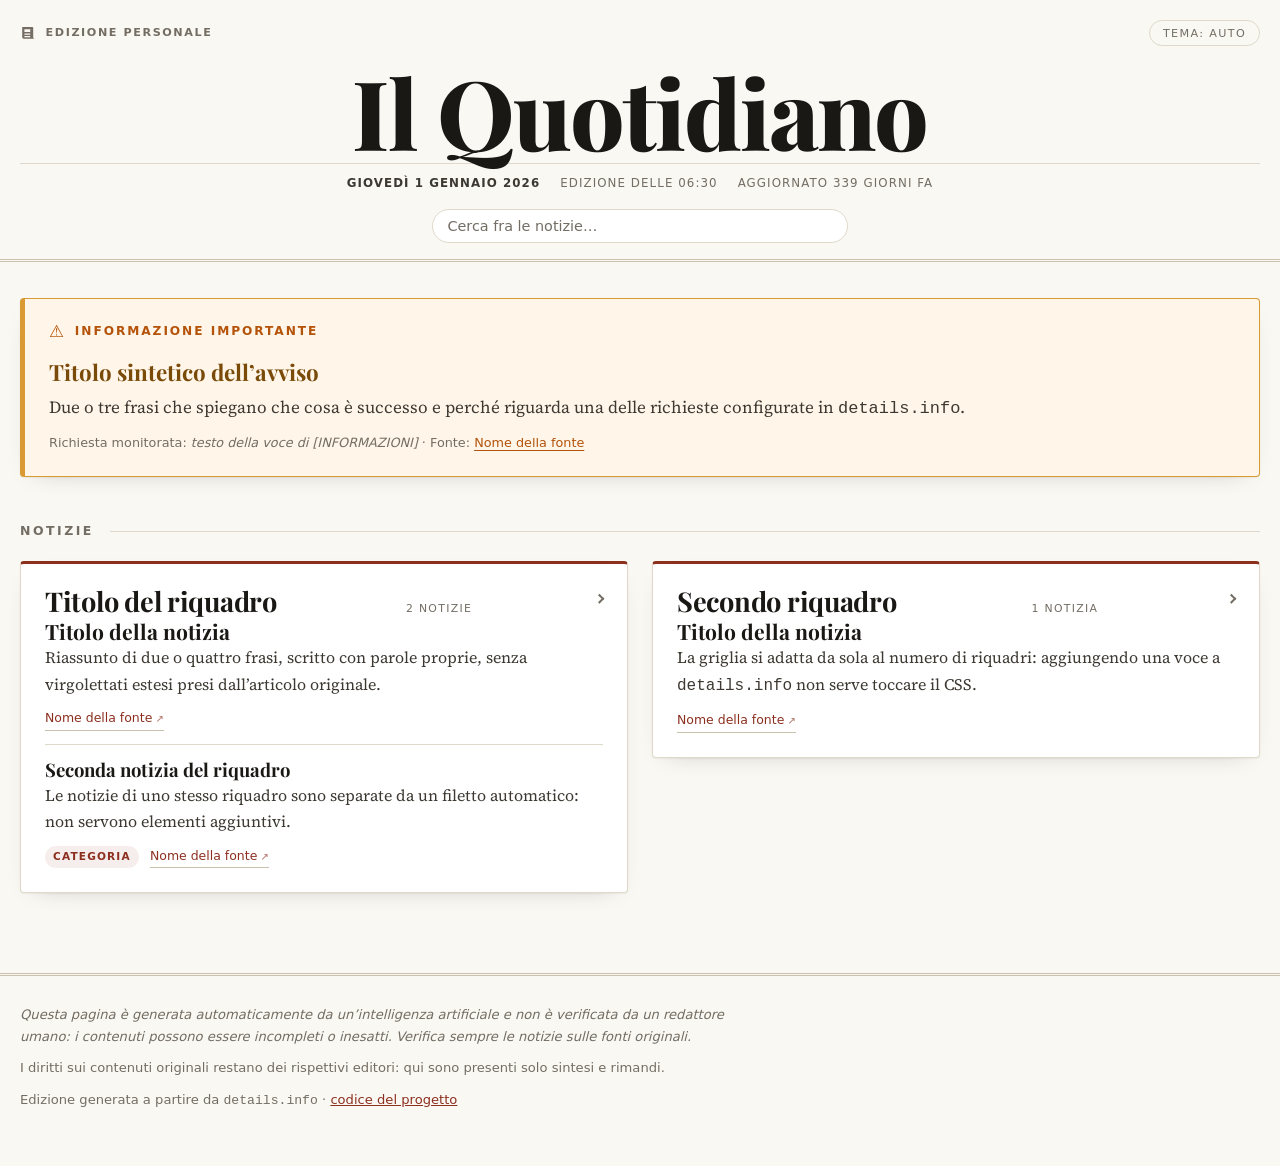
==== template/index.html @ 0b9d9514 "Pipeline: l'agente riempie uno scheletro datato, un riquadro alla volta L'edizione falliva a giorni " ====
<!doctype html>
<!--
  ===========================================================================
  TEMPLATE DEL GIORNALE PERSONALE
  ===========================================================================

  Questo file e' il MODELLO di riferimento, non l'edizione pubblicata.
  L'agente AI lo usa come struttura per scrivere public/index.html.

  Contratto di generazione
  ------------------------
  1. La pipeline non copia questo file cosi' com'e': ne ricava lo SCHELETRO
     dell'edizione del giorno (.github/scripts/prepara-public.sh). Toglie
     l'attributo data-edizione di prova, mette la data di oggi nella testata
     e svuota le due aree delimitate dai marcatori SCHELETRO:*-INIZIO /
     SCHELETRO:*-FINE. L'agente parte da quello scheletro e lo riempie.
     Il contenuto dentro i marcatori e' quindi solo un esempio di struttura:
     e' li' perche' l'agente abbia un modello da cui copiare il markup.
  2. Ogni voce di [NOTIZIE] in details.info diventa un <section class="riquadro">
     dentro .griglia, nello stesso ordine in cui compare nel file.
  3. La sezione .avvisi va inclusa SOLO se almeno una voce di [INFORMAZIONI]
     ha prodotto qualcosa da comunicare; altrimenti va eliminata del tutto.
  4. Classi, struttura e nomi dei file CSS/JS non vanno cambiati: css/style.css
     e js/main.js vengono copiati invariati in public/.
  5. Il contenuto di esempio presente qui sotto e' segnaposto e va sostituito
     integralmente con le notizie del giorno.
  ===========================================================================
-->
<html lang="it" data-edizione="TEMPLATE-DEMO">
<head>
  <meta charset="utf-8">
  <meta name="viewport" content="width=device-width, initial-scale=1">

  <!-- Titolo: "Il Quotidiano — <data estesa in italiano>" -->
  <title>Il Quotidiano — edizione di esempio</title>
  <meta name="description" content="Giornale personale generato ogni giorno da un'intelligenza artificiale.">
  <meta name="robots" content="index, follow">
  <meta name="color-scheme" content="light dark">
  <meta name="theme-color" content="#faf8f3" media="(prefers-color-scheme: light)">
  <meta name="theme-color" content="#131211" media="(prefers-color-scheme: dark)">

  <meta property="og:type" content="website">
  <meta property="og:title" content="Il Quotidiano — edizione di esempio">
  <meta property="og:description" content="Giornale personale generato ogni giorno da un'intelligenza artificiale.">

  <link rel="icon" href="assets/favicon.svg" type="image/svg+xml">
  <link rel="preconnect" href="https://fonts.googleapis.com">
  <link rel="preconnect" href="https://fonts.gstatic.com" crossorigin>
  <link rel="stylesheet" href="https://fonts.googleapis.com/css2?family=Playfair+Display:wght@700;800&family=Source+Serif+4:opsz,wght@8..60,400;8..60,600&display=swap">
  <link rel="stylesheet" href="css/style.css">
</head>

<body>
  <a class="salta" href="#contenuto">Vai al contenuto</a>

  <!-- ===================== TESTATA ===================== -->
  <header class="testata">
    <div class="contenitore">
      <div class="testata__barra">
        <span class="testata__marchio">
          <svg viewBox="0 0 24 24" aria-hidden="true" fill="currentColor">
            <path d="M3 4h14a1 1 0 0 1 1 1v13a2 2 0 0 0 2 2H5a2 2 0 0 1-2-2V4Zm3 3v4h8V7H6Zm0 6v1.5h8V13H6Zm0 3.5V18h8v-1.5H6Z"/>
          </svg>
          Edizione personale
        </span>
        <button class="comando" type="button" data-azione="tema" hidden>Tema: auto</button>
      </div>

      <h1 class="testata__titolo">Il Quotidiano</h1>

      <!-- La data va aggiornata a ogni edizione: datetime in formato ISO. -->
      <div class="testata__riga">
        <time datetime="2026-01-01"><strong>Giovedì 1 gennaio 2026</strong></time>
        <span>Edizione delle 06:30</span>
        <span data-ruolo="aggiornato" datetime="2026-01-01T06:30:00+01:00" hidden></span>
      </div>

      <div class="ricerca" hidden>
        <input type="search" data-azione="cerca" aria-label="Cerca fra le notizie" placeholder="Cerca fra le notizie…">
      </div>
    </div>
  </header>

  <main id="contenuto">
    <div class="contenitore">

      <!-- SCHELETRO:AVVISI-INIZIO -->
      <!--
        ===================== AVVISI (OPZIONALE) =====================
        Deriva da [INFORMAZIONI] di details.info.
        Va inclusa solo quando c'e' davvero qualcosa da comunicare.
        Se non ci sono avvisi, ELIMINARE l'intero <section class="avvisi">:
        non lasciare il contenitore vuoto ne' messaggi del tipo
        "nessuna novita' oggi".
        Piu' avvisi nello stesso giorno: piu' <article class="avviso">.
      -->
      <section class="avvisi" aria-labelledby="avvisi-titolo">
        <h2 class="avvisi__titolo" id="avvisi-titolo">Informazione importante</h2>

        <article class="avviso">
          <h3 class="avviso__titolo">Titolo sintetico dell&rsquo;avviso</h3>
          <p class="avviso__testo">
            Due o tre frasi che spiegano che cosa è successo e perché
            riguarda una delle richieste configurate in <code>details.info</code>.
          </p>
          <p class="avviso__meta">
            Richiesta monitorata: <em>testo della voce di [INFORMAZIONI]</em> &middot;
            Fonte: <a href="https://esempio.it/notizia">Nome della fonte</a>
          </p>
        </article>
      </section>
      <!-- SCHELETRO:AVVISI-FINE -->

      <!-- ===================== NOTIZIE ===================== -->
      <section aria-labelledby="notizie-titolo">
        <h2 class="sezione__titolo" id="notizie-titolo">Notizie</h2>

        <p class="vuoto" data-ruolo="nessun-risultato" hidden>
          Nessuna notizia corrisponde alla ricerca.
        </p>

        <div class="griglia">
          <!-- SCHELETRO:RIQUADRI-INIZIO -->
          <!--
            Un <section class="riquadro"> per ogni voce di [NOTIZIE].
            Il titolo del riquadro riprende la voce configurata.
            Dentro, da 3 a 8 <article class="notizia">, dalla piu' rilevante.
          -->
          <section class="riquadro">
            <header class="riquadro__testata">
              <h3 class="riquadro__titolo">Titolo del riquadro</h3>
              <span class="riquadro__conteggio" data-ruolo="conteggio"></span>
            </header>

            <article class="notizia">
              <h4 class="notizia__titolo">Titolo della notizia</h4>
              <p class="notizia__testo">
                Riassunto di due o quattro frasi, scritto con parole proprie,
                senza virgolettati estesi presi dall&rsquo;articolo originale.
              </p>
              <p class="notizia__meta">
                <a class="notizia__fonte" href="https://esempio.it/notizia" rel="noopener">Nome della fonte</a>
              </p>
            </article>

            <article class="notizia">
              <h4 class="notizia__titolo">Seconda notizia del riquadro</h4>
              <p class="notizia__testo">
                Le notizie di uno stesso riquadro sono separate da un filetto
                automatico: non servono elementi aggiuntivi.
              </p>
              <p class="notizia__meta">
                <!-- L'etichetta di categoria e' facoltativa: usala quando le
                     notizie di un riquadro appartengono ad ambiti diversi. -->
                <span class="notizia__categoria">Categoria</span>
                <a class="notizia__fonte" href="https://esempio.it/altra-notizia" rel="noopener">Nome della fonte</a>
              </p>
            </article>
          </section>

          <section class="riquadro">
            <header class="riquadro__testata">
              <h3 class="riquadro__titolo">Secondo riquadro</h3>
              <span class="riquadro__conteggio" data-ruolo="conteggio"></span>
            </header>

            <article class="notizia">
              <h4 class="notizia__titolo">Titolo della notizia</h4>
              <p class="notizia__testo">
                La griglia si adatta da sola al numero di riquadri: aggiungendo
                una voce a <code>details.info</code> non serve toccare il CSS.
              </p>
              <p class="notizia__meta">
                <a class="notizia__fonte" href="https://esempio.it/notizia" rel="noopener">Nome della fonte</a>
              </p>
            </article>
          </section>
          <!-- SCHELETRO:RIQUADRI-FINE -->
        </div>
      </section>

      <!--
        Eventuali sezioni future vanno inserite qui sotto, dopo le notizie,
        riusando .sezione__titolo, .griglia e .riquadro.
      -->

    </div>
  </main>

  <!-- ===================== PIEDE ===================== -->
  <footer class="pie">
    <div class="contenitore">
      <p class="pie__disclaimer">
        Questa pagina è generata automaticamente da un&rsquo;intelligenza
        artificiale e non è verificata da un redattore umano: i contenuti
        possono essere incompleti o inesatti. Verifica sempre le notizie sulle
        fonti originali.
      </p>
      <p>
        I diritti sui contenuti originali restano dei rispettivi editori: qui
        sono presenti solo sintesi e rimandi.
      </p>
      <p>
        Edizione generata a partire da <code>details.info</code> &middot;
        <a href="https://github.com/mauro-midolo/italian_news">codice del progetto</a>
      </p>
    </div>
  </footer>

  <button class="su" type="button" data-azione="su" aria-label="Torna all'inizio della pagina" hidden>&uarr;</button>

  <script src="js/main.js" defer></script>
</body>
</html>
---- template/css/style.css ----
/* ===========================================================================
   Il Quotidiano — foglio di stile del giornale personale
   Questo file viene copiato invariato in public/: l'agente non deve
   riscriverlo durante la generazione quotidiana.
   =========================================================================== */

/* --- 1. Token di colore --------------------------------------------------- */

:root {
  color-scheme: light;

  --carta:        #faf8f3;
  --superficie:   #ffffff;
  --superficie-2: #f3efe6;
  --inchiostro:   #1a1815;
  --inchiostro-2: #3d3932;
  --tenue:        #736d63;
  --filetto:      #e0d9cb;
  --filetto-forte:#c9c0ae;
  --accento:      #8c2f1f;
  --accento-vivo: #a8391f;
  --accento-velo: rgba(140, 47, 31, .08);

  --avviso-fondo: #fff6e9;
  --avviso-bordo: #d99a34;
  --avviso-ink:   #7a4a08;
  --avviso-badge: #b45309;

  --ombra: 0 1px 2px rgba(26, 24, 21, .05), 0 8px 24px -16px rgba(26, 24, 21, .28);

  --display: "Playfair Display", "Iowan Old Style", Georgia, "Times New Roman", serif;
  --testo:   "Source Serif 4", Charter, Georgia, Cambria, serif;
  --ui:      ui-sans-serif, system-ui, -apple-system, "Segoe UI", Roboto, sans-serif;

  --colonna: 78rem;
  --raggio: 4px;

  /* Larghezza minima di una colonna della griglia e spazio fra le colonne. */
  --griglia-colonna: 23rem;
  --griglia-spazio: 1.5rem;
}

@media (prefers-color-scheme: dark) {
  :root:not([data-tema="chiaro"]) {
    color-scheme: dark;

    --carta:        #131211;
    --superficie:   #1b1917;
    --superficie-2: #23201d;
    --inchiostro:   #ece7dd;
    --inchiostro-2: #cfc8bc;
    --tenue:        #9a9287;
    --filetto:      #322e2a;
    --filetto-forte:#4a443d;
    --accento:      #e08060;
    --accento-vivo: #ef9376;
    --accento-velo: rgba(224, 128, 96, .14);

    --avviso-fondo: #2a1f10;
    --avviso-bordo: #a97a2c;
    --avviso-ink:   #f2d9a8;
    --avviso-badge: #d99a34;

    --ombra: 0 1px 2px rgba(0, 0, 0, .4), 0 10px 30px -18px rgba(0, 0, 0, .8);
  }
}

:root[data-tema="scuro"] {
  color-scheme: dark;

  --carta:        #131211;
  --superficie:   #1b1917;
  --superficie-2: #23201d;
  --inchiostro:   #ece7dd;
  --inchiostro-2: #cfc8bc;
  --tenue:        #9a9287;
  --filetto:      #322e2a;
  --filetto-forte:#4a443d;
  --accento:      #e08060;
  --accento-vivo: #ef9376;
  --accento-velo: rgba(224, 128, 96, .14);

  --avviso-fondo: #2a1f10;
  --avviso-bordo: #a97a2c;
  --avviso-ink:   #f2d9a8;
  --avviso-badge: #d99a34;

  --ombra: 0 1px 2px rgba(0, 0, 0, .4), 0 10px 30px -18px rgba(0, 0, 0, .8);
}

/* --- 2. Base -------------------------------------------------------------- */

*, *::before, *::after { box-sizing: border-box; }

/*
   Gli elementi che attende il JavaScript restano nascosti finche' non
   vengono attivati. Serve !important: .ricerca, .indice e .su dichiarano un
   display su una classe, che da solo batterebbe la regola [hidden] del
   browser e mostrerebbe comandi inerti a chi non ha JavaScript.
*/
[hidden] { display: none !important; }

html { -webkit-text-size-adjust: 100%; scroll-behavior: smooth; }

body {
  margin: 0;
  background: var(--carta);
  color: var(--inchiostro);
  font-family: var(--testo);
  font-size: 1.0625rem;
  line-height: 1.65;
  -webkit-font-smoothing: antialiased;
}

img { max-width: 100%; height: auto; display: block; }

a { color: inherit; }

a:focus-visible,
button:focus-visible,
input:focus-visible,
summary:focus-visible {
  outline: 2px solid var(--accento);
  outline-offset: 3px;
  border-radius: 2px;
}

.salta {
  position: absolute;
  left: -9999px;
  top: 0;
  background: var(--superficie);
  padding: .75rem 1rem;
  z-index: 20;
}
.salta:focus { left: 1rem; top: 1rem; }

.contenitore {
  width: min(100% - 2.5rem, var(--colonna));
  margin-inline: auto;
}

@media (max-width: 30rem) {
  .contenitore { width: calc(100% - 1.75rem); }
}

/* --- 3. Testata ----------------------------------------------------------- */

.testata {
  padding-top: 1.25rem;
  border-bottom: 3px double var(--filetto-forte);
  margin-bottom: 2.25rem;
}

.testata__barra {
  display: flex;
  align-items: center;
  justify-content: space-between;
  gap: 1rem;
  font-family: var(--ui);
  font-size: .7rem;
  letter-spacing: .14em;
  text-transform: uppercase;
  color: var(--tenue);
}

.testata__marchio {
  display: inline-flex;
  align-items: center;
  gap: .5rem;
  font-weight: 600;
}

.testata__marchio svg { width: 1.1rem; height: 1.1rem; }

.testata__titolo {
  font-family: var(--display);
  font-weight: 800;
  font-size: clamp(2.75rem, 11vw, 6rem);
  line-height: .95;
  letter-spacing: -.02em;
  text-align: center;
  margin: 1.25rem 0 .35rem;
}

.testata__occhiello {
  margin: 0 auto 1.25rem;
  max-width: 34rem;
  text-align: center;
  color: var(--tenue);
  font-size: .95rem;
  font-style: italic;
}

.testata__riga {
  display: flex;
  flex-wrap: wrap;
  align-items: center;
  justify-content: center;
  gap: .5rem 1.25rem;
  padding: .6rem 0 1rem;
  border-top: 1px solid var(--filetto);
  font-family: var(--ui);
  font-size: .74rem;
  letter-spacing: .09em;
  text-transform: uppercase;
  color: var(--tenue);
}

.testata__riga strong { color: var(--inchiostro-2); font-weight: 600; }

/* Comandi (tema, ricerca): restano nascosti finche' il JS non li attiva. */

.comando {
  font-family: var(--ui);
  font-size: .7rem;
  letter-spacing: .12em;
  text-transform: uppercase;
  color: var(--tenue);
  background: transparent;
  border: 1px solid var(--filetto);
  border-radius: 999px;
  padding: .35rem .8rem;
  cursor: pointer;
  transition: color .15s, border-color .15s, background-color .15s;
}
.comando:hover { color: var(--inchiostro); border-color: var(--filetto-forte); background: var(--superficie); }

.testata__comandi {
  display: flex;
  flex-wrap: wrap;
  justify-content: flex-end;
  gap: .4rem;
}

.ricerca {
  display: flex;
  justify-content: center;
  padding-bottom: 1rem;
}

.ricerca input {
  font-family: var(--ui);
  font-size: .9rem;
  width: min(100%, 26rem);
  padding: .5rem .9rem;
  color: var(--inchiostro);
  background: var(--superficie);
  border: 1px solid var(--filetto);
  border-radius: 999px;
}
.ricerca input::placeholder { color: var(--tenue); }

/* --- 4. Avvisi (sezione opzionale, in cima alla pagina) ------------------- */
/*
   Va inserita SOLO se almeno una voce di [INFORMAZIONI] ha prodotto qualcosa
   da comunicare. In assenza di avvisi l'intero elemento .avvisi va omesso:
   il layout si richiude senza lasciare spazi vuoti.
*/

.avvisi {
  background: var(--avviso-fondo);
  border: 1px solid var(--avviso-bordo);
  border-left-width: 5px;
  border-radius: var(--raggio);
  padding: 1.4rem 1.5rem;
  margin-bottom: 2.75rem;
  box-shadow: var(--ombra);
}

.avvisi__titolo {
  display: flex;
  align-items: center;
  gap: .55rem;
  margin: 0 0 1rem;
  font-family: var(--ui);
  font-size: .76rem;
  font-weight: 700;
  letter-spacing: .16em;
  text-transform: uppercase;
  color: var(--avviso-badge);
}

.avvisi__titolo::before {
  content: "\26A0";
  font-size: 1.05rem;
  line-height: 1;
}

.avviso + .avviso {
  margin-top: 1.25rem;
  padding-top: 1.25rem;
  border-top: 1px dashed var(--avviso-bordo);
}

.avviso__titolo {
  font-family: var(--display);
  font-size: 1.4rem;
  line-height: 1.25;
  font-weight: 700;
  margin: 0 0 .45rem;
  color: var(--avviso-ink);
}

.avviso__testo { margin: 0; color: var(--inchiostro-2); }

.avviso__meta {
  margin: .6rem 0 0;
  font-family: var(--ui);
  font-size: .8rem;
  color: var(--tenue);
}

.avviso__meta a { color: var(--avviso-badge); text-underline-offset: 3px; }

/* --- 5. Titolo di sezione e indice dei riquadri --------------------------- */

.sezione__titolo {
  display: flex;
  align-items: center;
  gap: 1rem;
  margin: 0 0 1.25rem;
  font-family: var(--ui);
  font-size: .78rem;
  font-weight: 700;
  letter-spacing: .2em;
  text-transform: uppercase;
  color: var(--tenue);
}

.sezione__titolo::after {
  content: "";
  flex: 1;
  height: 1px;
  background: var(--filetto);
}

/* Riempito dal JavaScript ("17 notizie", "3 notizie su 17" durante la
   ricerca): va dopo il filetto, che e' uno pseudo-elemento con order 0. */
.sezione__conteggio {
  order: 1;
  flex: none;
  font-weight: 600;
  letter-spacing: .12em;
  color: var(--tenue);
}

/*
   Indice dei riquadri: costruito dal JavaScript a partire dai .riquadro
   presenti nella pagina. Nell'HTML resta un contenitore vuoto con hidden.
*/
.indice {
  display: flex;
  flex-wrap: wrap;
  gap: .5rem;
  margin: 0 0 1.75rem;
}

.indice__voce {
  display: inline-flex;
  align-items: baseline;
  gap: .45rem;
  padding: .34rem .8rem;
  font-family: var(--ui);
  font-size: .76rem;
  line-height: 1.4;
  text-decoration: none;
  color: var(--inchiostro-2);
  background: var(--superficie);
  border: 1px solid var(--filetto);
  border-radius: 999px;
  transition: color .15s, border-color .15s, background-color .15s;
}

.indice__voce:hover {
  color: var(--accento);
  border-color: var(--accento);
  background: var(--accento-velo);
}

.indice__numero {
  font-size: .68rem;
  font-variant-numeric: tabular-nums;
  color: var(--tenue);
}

.indice__voce:hover .indice__numero { color: inherit; }

/* --- 6. Griglia dei riquadri ---------------------------------------------- */
/*
   Impaginazione a colonne di giornale: i riquadri scorrono uno sotto
   l'altro e il browser bilancia le colonne da solo. A differenza di una
   griglia a righe, un riquadro molto lungo non lascia buchi accanto a
   quelli corti. Il numero di colonne dipende solo dalla larghezza
   disponibile: aggiungere una voce a details.info non richiede CSS nuovo.
*/

.griglia {
  columns: var(--griglia-colonna) auto;
  column-gap: var(--griglia-spazio);
}

/*
   Con JavaScript attivo l'impaginazione passa a una griglia a righe molto
   fitte: js/main.js misura ogni riquadro e gli assegna le righe che occupa,
   cosi' il riquadro successivo scivola nel primo spazio libero invece di
   aspettare la fine della riga. Il bilanciamento del browser, da solo, lascia
   mezza colonna vuota quando un riquadro e' molto piu' lungo degli altri.
   Senza JavaScript restano le colonne qui sopra: nessun salto, nessun buco
   in piu' di quelli che il browser produce comunque.
*/
.griglia[data-impaginata="si"] {
  columns: auto;
  display: grid;
  grid-template-columns: repeat(var(--colonne, 1), minmax(0, 1fr));
  grid-auto-rows: var(--riga, 4px);
  grid-auto-flow: row dense;
  column-gap: var(--griglia-spazio);
  row-gap: 0;
  align-items: start;
}

.griglia[data-impaginata="si"] > .riquadro {
  grid-row: span var(--righe, 1);
}

.riquadro {
  background: var(--superficie);
  border: 1px solid var(--filetto);
  border-top: 3px solid var(--accento);
  border-radius: var(--raggio);
  padding: 1.35rem 1.5rem 1.5rem;
  margin-bottom: var(--griglia-spazio);
  box-shadow: var(--ombra);
  scroll-margin-top: 1rem;

  /* Un riquadro non va mai spezzato fra due colonne. */
  break-inside: avoid;
  -webkit-column-break-inside: avoid;
}

/*
   Il riquadro e' un <details>: la testata fa da <summary> e chiude la
   sezione quando non interessa. Il triangolino nativo viene sostituito da
   una freccetta disegnata col bordo, per controllarne colore e posizione.
*/
.riquadro > summary { list-style: none; cursor: pointer; }
.riquadro > summary::-webkit-details-marker { display: none; }

.riquadro__testata {
  display: flex;
  align-items: baseline;
  justify-content: space-between;
  gap: 1rem;
  padding-bottom: .85rem;
  margin-bottom: 1.15rem;
  border-bottom: 1px solid var(--filetto);
}

.riquadro:not([open]) > .riquadro__testata {
  margin-bottom: 0;
  padding-bottom: 0;
  border-bottom: 0;
}

.riquadro__testata::after {
  content: "";
  flex: none;
  /* Con un titolo su due righe la freccetta deve restare in linea con la
     prima, non centrata sull'intero blocco. */
  align-self: flex-start;
  margin-top: .55rem;
  width: .46rem;
  height: .46rem;
  margin-left: -.35rem;
  border-right: 2px solid var(--tenue);
  border-bottom: 2px solid var(--tenue);
  transform: rotate(-45deg);
  transition: transform .15s;
}

.riquadro[open] > .riquadro__testata::after { transform: rotate(45deg); }
.riquadro > summary:hover .riquadro__titolo { color: var(--accento); }

.riquadro__titolo {
  font-family: var(--display);
  font-size: clamp(1.35rem, 3.4vw, 1.7rem);
  line-height: 1.15;
  font-weight: 700;
  margin: 0;
  letter-spacing: -.01em;
}

.riquadro__conteggio {
  flex: none;
  font-family: var(--ui);
  font-size: .68rem;
  letter-spacing: .12em;
  text-transform: uppercase;
  color: var(--tenue);
  font-variant-numeric: tabular-nums;
}

/* --- 7. Notizie ----------------------------------------------------------- */

.notizia + .notizia {
  margin-top: 1.35rem;
  padding-top: 1.35rem;
  border-top: 1px solid var(--filetto);
}

/*
   Durante la ricerca il JavaScript marca la prima notizia ancora visibile
   del riquadro: senza questo, un filetto resterebbe appeso in cima.
*/
.notizia[data-primo="si"] {
  margin-top: 0;
  padding-top: 0;
  border-top: 0;
}

/*
   Lettura a due livelli: la notizia e' un <details>, il titolo sta nel
   <summary>. Si scorre l'elenco dei titoli e si apre solo cio' che
   interessa; il modo "estesa" li tiene aperti tutti. La pagina generata
   ha sempre open: senza JavaScript il giornale resta per intero leggibile.
*/
.notizia > summary {
  display: flex;
  align-items: baseline;
  gap: .55rem;
  list-style: none;
  cursor: pointer;
}

.notizia > summary::-webkit-details-marker { display: none; }

.notizia > summary::before {
  content: "";
  flex: none;
  align-self: flex-start;
  width: .4rem;
  height: .4rem;
  margin-top: .45rem;
  border-right: 2px solid var(--accento);
  border-bottom: 2px solid var(--accento);
  transform: rotate(-45deg);
  transition: transform .15s;
}

.notizia[open] > summary::before { transform: rotate(45deg); }

.notizia > summary:hover .notizia__titolo { color: var(--accento); }

.notizia__corpo { margin-top: .45rem; padding-left: .95rem; }

.notizia__titolo {
  font-family: var(--display);
  font-size: 1.16rem;
  line-height: 1.3;
  font-weight: 700;
  margin: 0;
  text-wrap: balance;
  transition: color .15s;
}

/* L'apertura del riquadro pesa un po' di piu' delle notizie che seguono. */
.riquadro .notizia:first-of-type .notizia__titolo {
  font-size: 1.32rem;
  line-height: 1.25;
}

/*
   Due notizie chiuse di fila stanno strette come le righe di un elenco;
   quando una e' aperta serve piu' respiro per separare i due blocchi.
*/
.notizia:not([open]) + .notizia {
  margin-top: .8rem;
  padding-top: .8rem;
}

/* Notizia non ancora vista dall'ultima visita: la marca il JavaScript. */
.notizia[data-nuovo="si"] .notizia__titolo::after {
  content: "nuovo";
  display: inline-block;
  margin-left: .45rem;
  padding: .1rem .42rem;
  vertical-align: .16em;
  font-family: var(--ui);
  font-size: .6rem;
  font-weight: 700;
  letter-spacing: .1em;
  text-transform: uppercase;
  white-space: nowrap;
  color: var(--avviso-badge);
  background: var(--avviso-fondo);
  border: 1px solid var(--avviso-bordo);
  border-radius: 999px;
}

.notizia__testo {
  margin: 0;
  color: var(--inchiostro-2);
  font-size: 1rem;
  text-wrap: pretty;
}

/*
   Foto della notizia (facoltativa): un solo formato per tutte, cosi' una
   colonna di annunci resta allineata anche con immagini di origine
   diversa. Va subito dopo il titolo.
*/
.notizia__foto,
.notizia__corpo > img {
  width: 100%;
  aspect-ratio: 4 / 3;
  object-fit: cover;
  margin: .2rem 0 .8rem;
  background: var(--superficie-2);
  border: 1px solid var(--filetto);
  border-radius: var(--raggio);
}

/*
   Dati strutturati della notizia (facoltativi): prezzo, scadenza, luogo…
   Coppie etichetta/valore, piu' leggibili di un elenco dentro il testo.
   Markup: <dl class="notizia__dati"><div><dt>…</dt><dd>…</dd></div></dl>
*/
.notizia__dati {
  display: grid;
  grid-template-columns: auto 1fr;
  gap: .3rem .9rem;
  margin: .7rem 0 0;
  padding: .7rem .9rem;
  background: var(--superficie-2);
  border-radius: var(--raggio);
  font-family: var(--ui);
  font-size: .8rem;
  line-height: 1.45;
}

.notizia__dati > div {
  display: grid;
  grid-column: 1 / -1;
  /* Senza subgrid ogni riga si allinea per conto suo: leggibile lo stesso. */
  grid-template-columns: auto 1fr;
  grid-template-columns: subgrid;
}

.notizia__dati dt {
  letter-spacing: .06em;
  text-transform: uppercase;
  font-size: .68rem;
  line-height: 1.7;
  color: var(--tenue);
}

.notizia__dati dd {
  margin: 0;
  color: var(--inchiostro-2);
  font-variant-numeric: tabular-nums;
}

.notizia__dati dd strong { color: var(--inchiostro); font-weight: 600; }

.notizia__meta {
  display: flex;
  flex-wrap: wrap;
  align-items: center;
  gap: .4rem .7rem;
  margin: .7rem 0 0;
  font-family: var(--ui);
  font-size: .78rem;
  color: var(--tenue);
}

/* Etichetta di categoria, facoltativa, davanti alla fonte. */
.notizia__categoria {
  padding: .16rem .5rem;
  font-size: .66rem;
  font-weight: 600;
  letter-spacing: .11em;
  text-transform: uppercase;
  color: var(--accento);
  background: var(--accento-velo);
  border-radius: 999px;
}

.notizia__fonte {
  color: var(--accento);
  text-decoration: none;
  border-bottom: 1px solid var(--filetto-forte);
  padding-bottom: 1px;
  transition: color .15s, border-color .15s;
}
.notizia__fonte:hover { color: var(--accento-vivo); border-bottom-color: currentColor; }

.notizia__fonte::after {
  content: " \2197";
  font-size: .8em;
  opacity: .7;
}

/* Stato mostrato dalla ricerca quando nessuna notizia corrisponde. */
.vuoto {
  margin: 0 0 1.5rem;
  color: var(--tenue);
  font-style: italic;
}

/* --- 8. Piede ------------------------------------------------------------- */

.pie {
  margin-top: 3.5rem;
  padding: 1.75rem 0 3rem;
  border-top: 3px double var(--filetto-forte);
  font-family: var(--ui);
  font-size: .82rem;
  color: var(--tenue);
}

.pie p { margin: 0 0 .6rem; max-width: 46rem; }
.pie a { color: var(--accento); }

.pie__disclaimer { font-style: italic; }

/* --- 9. Torna su ---------------------------------------------------------- */

.su {
  position: fixed;
  right: 1.25rem;
  bottom: 1.25rem;
  z-index: 10;
  width: 2.75rem;
  height: 2.75rem;
  display: grid;
  place-items: center;
  font-size: 1.1rem;
  background: var(--superficie);
  color: var(--inchiostro);
  border: 1px solid var(--filetto-forte);
  border-radius: 999px;
  box-shadow: var(--ombra);
  cursor: pointer;
  opacity: 0;
  transform: translateY(.5rem);
  pointer-events: none;
  transition: opacity .2s, transform .2s;
}

.su[data-visibile="si"] { opacity: 1; transform: none; pointer-events: auto; }

/* --- 10. Preferenze utente ------------------------------------------------ */

@media (prefers-reduced-motion: reduce) {
  html { scroll-behavior: auto; }
  *, *::before, *::after {
    animation-duration: .01ms !important;
    transition-duration: .01ms !important;
  }
}

@media print {
  :root { --carta: #fff; --superficie: #fff; --superficie-2: #fff; }
  body { font-size: 11pt; }
  .comando, .ricerca, .su, .salta, .indice { display: none !important; }
  .griglia, .griglia[data-impaginata="si"] { display: block; columns: 1; }
  .riquadro { break-inside: avoid; box-shadow: none; border-color: #bbb; }
  .riquadro + .riquadro { margin-top: 1rem; }
  .avvisi { box-shadow: none; }
  .notizia__dati { border: 1px solid #ddd; padding: .4rem .6rem; }
  .notizia__foto, .notizia__corpo > img { width: 45mm; }
  .notizia__fonte::after { content: ""; }
  .notizia__fonte[href]::after { content: " (" attr(href) ")"; font-size: .75em; word-break: break-all; }
}
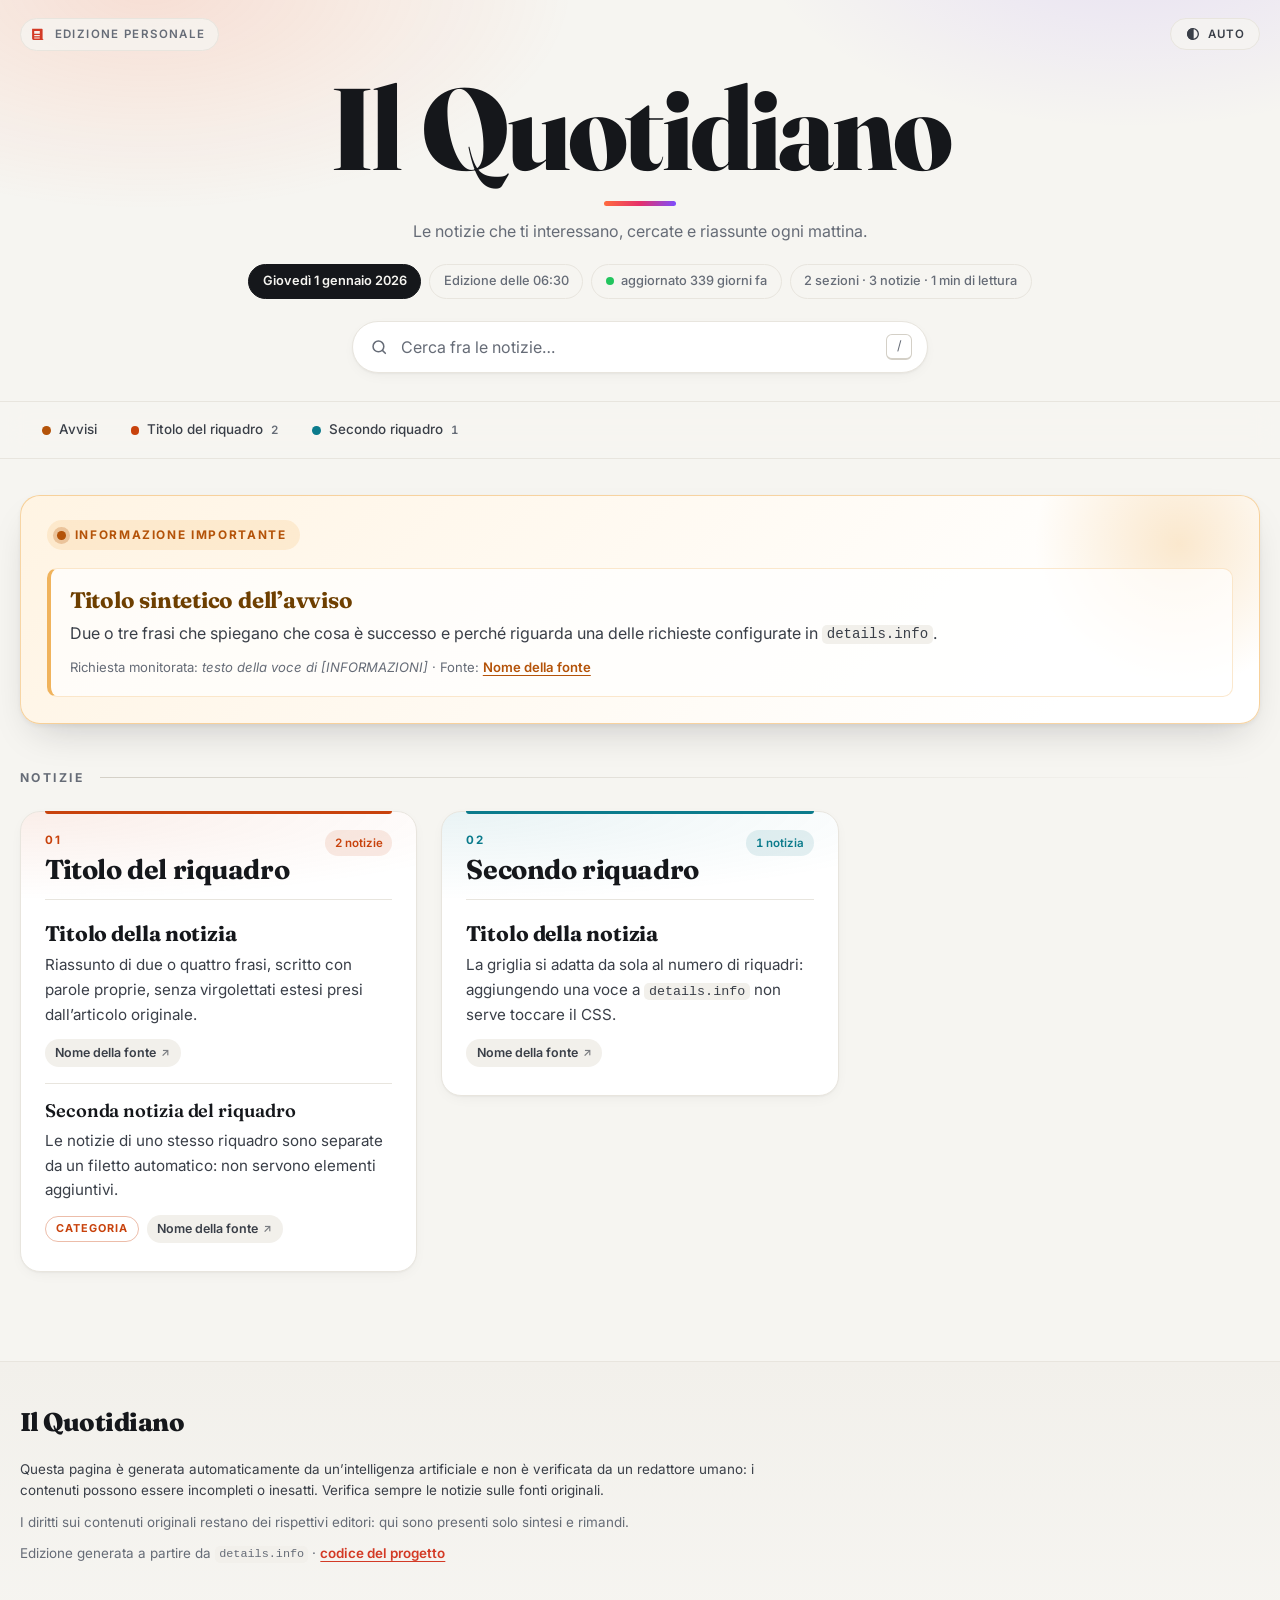
==== commit de70ff3f: "Grafica rinnovata: stile più moderno per il giornale - Tipografia nuova: Fraunces per testata e tito" ====
--- a/template/index.html
+++ b/template/index.html
@@ -36,8 +36,8 @@
   <meta name="description" content="Giornale personale generato ogni giorno da un'intelligenza artificiale.">
   <meta name="robots" content="index, follow">
   <meta name="color-scheme" content="light dark">
-  <meta name="theme-color" content="#faf8f3" media="(prefers-color-scheme: light)">
-  <meta name="theme-color" content="#131211" media="(prefers-color-scheme: dark)">
+  <meta name="theme-color" content="#f6f5f1" media="(prefers-color-scheme: light)">
+  <meta name="theme-color" content="#0d0f13" media="(prefers-color-scheme: dark)">
 
   <meta property="og:type" content="website">
   <meta property="og:title" content="Il Quotidiano — edizione di esempio">
@@ -46,7 +46,7 @@
   <link rel="icon" href="assets/favicon.svg" type="image/svg+xml">
   <link rel="preconnect" href="https://fonts.googleapis.com">
   <link rel="preconnect" href="https://fonts.gstatic.com" crossorigin>
-  <link rel="stylesheet" href="https://fonts.googleapis.com/css2?family=Playfair+Display:wght@700;800&family=Source+Serif+4:opsz,wght@8..60,400;8..60,600&display=swap">
+  <link rel="stylesheet" href="https://fonts.googleapis.com/css2?family=Fraunces:opsz,wght@9..144,600;9..144,700;9..144,800&family=Inter:wght@400;500;600;700&display=swap">
   <link rel="stylesheet" href="css/style.css">
 </head>
 
@@ -67,19 +67,32 @@
       </div>
 
       <h1 class="testata__titolo">Il Quotidiano</h1>
+      <p class="testata__occhiello">Le notizie che ti interessano, cercate e riassunte ogni mattina.</p>
 
       <!-- La data va aggiornata a ogni edizione: datetime in formato ISO. -->
       <div class="testata__riga">
         <time datetime="2026-01-01"><strong>Giovedì 1 gennaio 2026</strong></time>
         <span>Edizione delle 06:30</span>
         <span data-ruolo="aggiornato" datetime="2026-01-01T06:30:00+01:00" hidden></span>
+        <span data-ruolo="sintesi" hidden></span>
       </div>
 
       <div class="ricerca" hidden>
+        <svg class="ricerca__icona" viewBox="0 0 24 24" aria-hidden="true" fill="none" stroke="currentColor" stroke-width="2" stroke-linecap="round">
+          <circle cx="11" cy="11" r="7"/><path d="m20 20-3.5-3.5"/>
+        </svg>
         <input type="search" data-azione="cerca" aria-label="Cerca fra le notizie" placeholder="Cerca fra le notizie…">
+        <kbd class="ricerca__tasto" aria-hidden="true">/</kbd>
       </div>
     </div>
   </header>
+
+  <!-- Sommario delle sezioni: lo costruisce e lo mostra js/main.js. -->
+  <nav class="sommario" aria-label="Sezioni del giornale" hidden>
+    <div class="contenitore">
+      <ul class="sommario__lista"></ul>
+    </div>
+  </nav>
 
   <main id="contenuto">
     <div class="contenitore">
@@ -190,6 +203,7 @@
   <!-- ===================== PIEDE ===================== -->
   <footer class="pie">
     <div class="contenitore">
+      <p class="pie__marchio">Il Quotidiano</p>
       <p class="pie__disclaimer">
         Questa pagina è generata automaticamente da un&rsquo;intelligenza
         artificiale e non è verificata da un redattore umano: i contenuti
--- a/template/css/style.css
+++ b/template/css/style.css
@@ -4,100 +4,131 @@
    riscriverlo durante la generazione quotidiana.
    =========================================================================== */
 
-/* --- 1. Token di colore --------------------------------------------------- */
+/* --- 1. Token ------------------------------------------------------------- */
 
 :root {
   color-scheme: light;
 
-  --carta:        #faf8f3;
+  --carta:        #f6f5f1;
   --superficie:   #ffffff;
-  --superficie-2: #f3efe6;
-  --inchiostro:   #1a1815;
-  --inchiostro-2: #3d3932;
-  --tenue:        #736d63;
-  --filetto:      #e0d9cb;
-  --filetto-forte:#c9c0ae;
-  --accento:      #8c2f1f;
-  --accento-vivo: #a8391f;
-  --accento-velo: rgba(140, 47, 31, .08);
-
-  --avviso-fondo: #fff6e9;
-  --avviso-bordo: #d99a34;
-  --avviso-ink:   #7a4a08;
+  --superficie-2: #f2f0eb;
+  --inchiostro:   #15171b;
+  --inchiostro-2: #3a3f48;
+  --tenue:        #666c77;
+  --filetto:      #e8e5de;
+  --filetto-forte:#d4d0c7;
+  --accento:      #d33a25;
+  --accento-vivo: #b72d1a;
+  --sfumatura:    linear-gradient(100deg, #ff6b3d 0%, #e5306b 50%, #7c4dff 100%);
+  --alone-1:      rgba(255, 107, 61, .16);
+  --alone-2:      rgba(124, 77, 255, .13);
+
+  /* Una tinta per riquadro, a rotazione: nessuna categoria e' cablata. */
+  --t1: #c8420c;
+  --t2: #0b7b8c;
+  --t3: #1c6fc0;
+  --t4: #6f42e0;
+  --t5: #c2255c;
+  --t6: #257d37;
+  --t7: #a85a00;
+  --t8: #3d5bd9;
+
+  --avviso-fondo: #fff4e3;
+  --avviso-bordo: #f0b35c;
+  --avviso-ink:   #6e3f00;
   --avviso-badge: #b45309;
 
-  --ombra: 0 1px 2px rgba(26, 24, 21, .05), 0 8px 24px -16px rgba(26, 24, 21, .28);
-
-  --display: "Playfair Display", "Iowan Old Style", Georgia, "Times New Roman", serif;
-  --testo:   "Source Serif 4", Charter, Georgia, Cambria, serif;
-  --ui:      ui-sans-serif, system-ui, -apple-system, "Segoe UI", Roboto, sans-serif;
-
-  --colonna: 78rem;
-  --raggio: 4px;
-
-  /* Larghezza minima di una colonna della griglia e spazio fra le colonne. */
-  --griglia-colonna: 23rem;
-  --griglia-spazio: 1.5rem;
+  --ombra:       0 1px 2px rgba(21, 23, 27, .04), 0 4px 16px -6px rgba(21, 23, 27, .08);
+  --ombra-alta:  0 2px 4px rgba(21, 23, 27, .05), 0 18px 40px -16px rgba(21, 23, 27, .22);
+  --vetro:       rgba(246, 245, 241, .78);
+
+  --display: "Fraunces", "Iowan Old Style", Georgia, "Times New Roman", serif;
+  --testo:   "Inter", ui-sans-serif, system-ui, -apple-system, "Segoe UI", Roboto, sans-serif;
+  --ui:      "Inter", ui-sans-serif, system-ui, -apple-system, "Segoe UI", Roboto, sans-serif;
+
+  --colonna: 82rem;
+  --raggio: 10px;
+  --raggio-l: 20px;
+  --spazio-griglia: 1.5rem;
 }
 
 @media (prefers-color-scheme: dark) {
   :root:not([data-tema="chiaro"]) {
     color-scheme: dark;
 
-    --carta:        #131211;
-    --superficie:   #1b1917;
-    --superficie-2: #23201d;
-    --inchiostro:   #ece7dd;
-    --inchiostro-2: #cfc8bc;
-    --tenue:        #9a9287;
-    --filetto:      #322e2a;
-    --filetto-forte:#4a443d;
-    --accento:      #e08060;
-    --accento-vivo: #ef9376;
-    --accento-velo: rgba(224, 128, 96, .14);
-
-    --avviso-fondo: #2a1f10;
-    --avviso-bordo: #a97a2c;
-    --avviso-ink:   #f2d9a8;
-    --avviso-badge: #d99a34;
-
-    --ombra: 0 1px 2px rgba(0, 0, 0, .4), 0 10px 30px -18px rgba(0, 0, 0, .8);
+    --carta:        #0d0f13;
+    --superficie:   #151920;
+    --superficie-2: #1d222b;
+    --inchiostro:   #eef1f6;
+    --inchiostro-2: #c4cbd6;
+    --tenue:        #8d97a6;
+    --filetto:      #242a34;
+    --filetto-forte:#343c49;
+    --accento:      #ff7d5c;
+    --accento-vivo: #ff9a80;
+    --alone-1:      rgba(255, 107, 61, .13);
+    --alone-2:      rgba(124, 77, 255, .16);
+
+    --t1: #ff8f5a;
+    --t2: #3cc9d9;
+    --t3: #5aadf7;
+    --t4: #a88bfa;
+    --t5: #f36f9f;
+    --t6: #5fd37a;
+    --t7: #ffb45c;
+    --t8: #8298ff;
+
+    --avviso-fondo: #2a1d0c;
+    --avviso-bordo: #8f6421;
+    --avviso-ink:   #fbe0b0;
+    --avviso-badge: #ffb45c;
+
+    --ombra:       0 1px 2px rgba(0, 0, 0, .35), 0 6px 20px -8px rgba(0, 0, 0, .5);
+    --ombra-alta:  0 2px 4px rgba(0, 0, 0, .4), 0 22px 44px -18px rgba(0, 0, 0, .85);
+    --vetro:       rgba(13, 15, 19, .74);
   }
 }
 
 :root[data-tema="scuro"] {
   color-scheme: dark;
 
-  --carta:        #131211;
-  --superficie:   #1b1917;
-  --superficie-2: #23201d;
-  --inchiostro:   #ece7dd;
-  --inchiostro-2: #cfc8bc;
-  --tenue:        #9a9287;
-  --filetto:      #322e2a;
-  --filetto-forte:#4a443d;
-  --accento:      #e08060;
-  --accento-vivo: #ef9376;
-  --accento-velo: rgba(224, 128, 96, .14);
-
-  --avviso-fondo: #2a1f10;
-  --avviso-bordo: #a97a2c;
-  --avviso-ink:   #f2d9a8;
-  --avviso-badge: #d99a34;
-
-  --ombra: 0 1px 2px rgba(0, 0, 0, .4), 0 10px 30px -18px rgba(0, 0, 0, .8);
+  --carta:        #0d0f13;
+  --superficie:   #151920;
+  --superficie-2: #1d222b;
+  --inchiostro:   #eef1f6;
+  --inchiostro-2: #c4cbd6;
+  --tenue:        #8d97a6;
+  --filetto:      #242a34;
+  --filetto-forte:#343c49;
+  --accento:      #ff7d5c;
+  --accento-vivo: #ff9a80;
+  --alone-1:      rgba(255, 107, 61, .13);
+  --alone-2:      rgba(124, 77, 255, .16);
+
+  --t1: #ff8f5a;
+  --t2: #3cc9d9;
+  --t3: #5aadf7;
+  --t4: #a88bfa;
+  --t5: #f36f9f;
+  --t6: #5fd37a;
+  --t7: #ffb45c;
+  --t8: #8298ff;
+
+  --avviso-fondo: #2a1d0c;
+  --avviso-bordo: #8f6421;
+  --avviso-ink:   #fbe0b0;
+  --avviso-badge: #ffb45c;
+
+  --ombra:       0 1px 2px rgba(0, 0, 0, .35), 0 6px 20px -8px rgba(0, 0, 0, .5);
+  --ombra-alta:  0 2px 4px rgba(0, 0, 0, .4), 0 22px 44px -18px rgba(0, 0, 0, .85);
+  --vetro:       rgba(13, 15, 19, .74);
 }
 
 /* --- 2. Base -------------------------------------------------------------- */
 
 *, *::before, *::after { box-sizing: border-box; }
 
-/*
-   Gli elementi che attende il JavaScript restano nascosti finche' non
-   vengono attivati. Serve !important: .ricerca, .indice e .su dichiarano un
-   display su una classe, che da solo batterebbe la regola [hidden] del
-   browser e mostrerebbe comandi inerti a chi non ha JavaScript.
-*/
+/* Gli elementi con `hidden` restano nascosti qualunque sia il loro display. */
 [hidden] { display: none !important; }
 
 html { -webkit-text-size-adjust: 100%; scroll-behavior: smooth; }
@@ -107,22 +138,33 @@
   background: var(--carta);
   color: var(--inchiostro);
   font-family: var(--testo);
-  font-size: 1.0625rem;
-  line-height: 1.65;
+  font-size: 1rem;
+  line-height: 1.6;
   -webkit-font-smoothing: antialiased;
+  -moz-osx-font-smoothing: grayscale;
+  text-rendering: optimizeLegibility;
 }
 
 img { max-width: 100%; height: auto; display: block; }
 
 a { color: inherit; }
+
+::selection { background: color-mix(in srgb, var(--accento) 24%, transparent); }
 
 a:focus-visible,
 button:focus-visible,
-input:focus-visible,
-summary:focus-visible {
+input:focus-visible {
   outline: 2px solid var(--accento);
   outline-offset: 3px;
-  border-radius: 2px;
+  border-radius: 6px;
+}
+
+code {
+  font-family: ui-monospace, SFMono-Regular, Menlo, Consolas, monospace;
+  font-size: .88em;
+  padding: .1em .35em;
+  border-radius: 5px;
+  background: var(--superficie-2);
 }
 
 .salta {
@@ -131,7 +173,8 @@
   top: 0;
   background: var(--superficie);
   padding: .75rem 1rem;
-  z-index: 20;
+  border-radius: var(--raggio);
+  z-index: 40;
 }
 .salta:focus { left: 1rem; top: 1rem; }
 
@@ -141,15 +184,28 @@
 }
 
 @media (max-width: 30rem) {
-  .contenitore { width: calc(100% - 1.75rem); }
+  .contenitore { width: calc(100% - 2rem); }
 }
 
 /* --- 3. Testata ----------------------------------------------------------- */
 
 .testata {
-  padding-top: 1.25rem;
-  border-bottom: 3px double var(--filetto-forte);
-  margin-bottom: 2.25rem;
+  position: relative;
+  isolation: isolate;
+  padding: 1.1rem 0 1.75rem;
+  overflow: hidden;
+}
+
+/* Aloni colorati dietro la testata: solo decorazione. */
+.testata::before {
+  content: "";
+  position: absolute;
+  inset: -12rem -10% 0;
+  z-index: -1;
+  pointer-events: none;
+  background:
+    radial-gradient(38rem 20rem at 18% 30%, var(--alone-1), transparent 70%),
+    radial-gradient(34rem 18rem at 82% 20%, var(--alone-2), transparent 70%);
 }
 
 .testata__barra {
@@ -158,8 +214,8 @@
   justify-content: space-between;
   gap: 1rem;
   font-family: var(--ui);
-  font-size: .7rem;
-  letter-spacing: .14em;
+  font-size: .72rem;
+  letter-spacing: .12em;
   text-transform: uppercase;
   color: var(--tenue);
 }
@@ -169,18 +225,34 @@
   align-items: center;
   gap: .5rem;
   font-weight: 600;
-}
-
-.testata__marchio svg { width: 1.1rem; height: 1.1rem; }
+  padding: .4rem .8rem .4rem .55rem;
+  border: 1px solid var(--filetto);
+  border-radius: 999px;
+  background: var(--vetro);
+}
+
+.testata__marchio svg { width: 1.05rem; height: 1.05rem; color: var(--accento); }
 
 .testata__titolo {
   font-family: var(--display);
+  font-optical-sizing: auto;
   font-weight: 800;
-  font-size: clamp(2.75rem, 11vw, 6rem);
-  line-height: .95;
-  letter-spacing: -.02em;
+  font-size: clamp(3rem, 12.5vw, 7.25rem);
+  line-height: .92;
+  letter-spacing: -.025em;
+  word-spacing: .06em;
   text-align: center;
-  margin: 1.25rem 0 .35rem;
+  margin: 1.6rem 0 .8rem;
+}
+
+.testata__titolo::after {
+  content: "";
+  display: block;
+  width: 4.5rem;
+  height: 5px;
+  margin: 1.1rem auto 0;
+  border-radius: 999px;
+  background: var(--sfumatura);
 }
 
 .testata__occhiello {
@@ -188,8 +260,8 @@
   max-width: 34rem;
   text-align: center;
   color: var(--tenue);
-  font-size: .95rem;
-  font-style: italic;
+  font-size: 1rem;
+  text-wrap: balance;
 }
 
 .testata__riga {
@@ -197,61 +269,218 @@
   flex-wrap: wrap;
   align-items: center;
   justify-content: center;
-  gap: .5rem 1.25rem;
-  padding: .6rem 0 1rem;
-  border-top: 1px solid var(--filetto);
-  font-family: var(--ui);
-  font-size: .74rem;
-  letter-spacing: .09em;
+  gap: .5rem;
+  margin-bottom: 1.4rem;
+  font-family: var(--ui);
+  font-size: .8rem;
+  font-weight: 500;
+  color: var(--tenue);
+}
+
+.testata__riga > * {
+  display: inline-flex;
+  align-items: center;
+  gap: .45rem;
+  padding: .38rem .85rem;
+  border: 1px solid var(--filetto);
+  border-radius: 999px;
+  background: var(--vetro);
+}
+
+.testata__riga > time {
+  background: var(--inchiostro);
+  border-color: var(--inchiostro);
+  color: var(--carta);
+}
+
+.testata__riga strong { font-weight: 600; }
+
+/* Pallino "live" accanto a "aggiornato N ore fa". */
+.testata__riga [data-ruolo="aggiornato"]::before {
+  content: "";
+  width: .5rem;
+  height: .5rem;
+  border-radius: 50%;
+  background: #22c55e;
+  box-shadow: 0 0 0 0 rgba(34, 197, 94, .55);
+  animation: pulsa 2.4s ease-out infinite;
+}
+
+@keyframes pulsa {
+  0%   { box-shadow: 0 0 0 0 rgba(34, 197, 94, .55); }
+  70%  { box-shadow: 0 0 0 .45rem rgba(34, 197, 94, 0); }
+  100% { box-shadow: 0 0 0 0 rgba(34, 197, 94, 0); }
+}
+
+/* Comandi (tema, ricerca): restano nascosti finche' il JS non li attiva. */
+
+.comando {
+  display: inline-flex;
+  align-items: center;
+  gap: .45rem;
+  font-family: var(--ui);
+  font-size: .72rem;
+  font-weight: 600;
+  letter-spacing: .1em;
   text-transform: uppercase;
-  color: var(--tenue);
-}
-
-.testata__riga strong { color: var(--inchiostro-2); font-weight: 600; }
-
-/* Comandi (tema, ricerca): restano nascosti finche' il JS non li attiva. */
-
-.comando {
-  font-family: var(--ui);
-  font-size: .7rem;
-  letter-spacing: .12em;
-  text-transform: uppercase;
-  color: var(--tenue);
-  background: transparent;
+  color: var(--inchiostro-2);
+  background: var(--vetro);
   border: 1px solid var(--filetto);
   border-radius: 999px;
-  padding: .35rem .8rem;
+  padding: .42rem .85rem;
   cursor: pointer;
-  transition: color .15s, border-color .15s, background-color .15s;
+  transition: color .15s, border-color .15s, background-color .15s, transform .15s;
 }
 .comando:hover { color: var(--inchiostro); border-color: var(--filetto-forte); background: var(--superficie); }
-
-.testata__comandi {
+.comando:active { transform: scale(.97); }
+.comando svg { width: 1rem; height: 1rem; }
+
+.ricerca {
+  position: relative;
   display: flex;
-  flex-wrap: wrap;
-  justify-content: flex-end;
-  gap: .4rem;
-}
-
-.ricerca {
-  display: flex;
-  justify-content: center;
-  padding-bottom: 1rem;
+  align-items: center;
+  width: min(100%, 36rem);
+  margin-inline: auto;
+}
+
+.ricerca__icona {
+  position: absolute;
+  left: 1.1rem;
+  width: 1.15rem;
+  height: 1.15rem;
+  color: var(--tenue);
+  pointer-events: none;
 }
 
 .ricerca input {
   font-family: var(--ui);
-  font-size: .9rem;
-  width: min(100%, 26rem);
-  padding: .5rem .9rem;
+  font-size: 1rem;
+  width: 100%;
+  height: 3.25rem;
+  padding: 0 3.25rem 0 3rem;
   color: var(--inchiostro);
   background: var(--superficie);
   border: 1px solid var(--filetto);
   border-radius: 999px;
+  box-shadow: var(--ombra);
+  transition: border-color .15s, box-shadow .15s;
+  -webkit-appearance: none;
+  appearance: none;
 }
 .ricerca input::placeholder { color: var(--tenue); }
-
-/* --- 4. Avvisi (sezione opzionale, in cima alla pagina) ------------------- */
+.ricerca input:focus-visible {
+  outline: none;
+  border-color: var(--accento);
+  box-shadow: 0 0 0 4px color-mix(in srgb, var(--accento) 18%, transparent), var(--ombra);
+}
+
+.ricerca__tasto {
+  position: absolute;
+  right: 1rem;
+  display: grid;
+  place-items: center;
+  min-width: 1.6rem;
+  height: 1.6rem;
+  font-family: var(--ui);
+  font-size: .8rem;
+  color: var(--tenue);
+  border: 1px solid var(--filetto-forte);
+  border-bottom-width: 2px;
+  border-radius: 6px;
+  pointer-events: none;
+}
+.ricerca input:focus ~ .ricerca__tasto,
+.ricerca input:not(:placeholder-shown) ~ .ricerca__tasto { display: none; }
+
+@media (hover: none), (pointer: coarse) {
+  .ricerca__tasto { display: none; }
+}
+
+/* --- 4. Sommario (costruito dal JS) --------------------------------------- */
+
+.sommario {
+  position: sticky;
+  top: 0;
+  z-index: 15;
+  background: var(--vetro);
+  -webkit-backdrop-filter: saturate(1.6) blur(14px);
+  backdrop-filter: saturate(1.6) blur(14px);
+  border-block: 1px solid var(--filetto);
+  margin-bottom: 2.25rem;
+}
+
+/* Barra di avanzamento della lettura: --avanzamento va da 0 a 1. */
+.sommario::after {
+  content: "";
+  position: absolute;
+  left: 0;
+  right: 0;
+  bottom: -1px;
+  height: 2px;
+  background: var(--sfumatura);
+  transform-origin: left;
+  transform: scaleX(var(--avanzamento, 0));
+}
+
+.sommario__lista {
+  display: flex;
+  gap: .4rem;
+  margin: 0;
+  padding: .6rem 0;
+  list-style: none;
+  overflow-x: auto;
+  scroll-behavior: smooth;
+  scrollbar-width: none;
+  -webkit-mask-image: linear-gradient(90deg, transparent, #000 .75rem, #000 calc(100% - 1.5rem), transparent);
+  mask-image: linear-gradient(90deg, transparent, #000 .75rem, #000 calc(100% - 1.5rem), transparent);
+  padding-inline: .5rem 1.5rem;
+}
+.sommario__lista::-webkit-scrollbar { display: none; }
+
+.sommario__voce {
+  display: inline-flex;
+  align-items: center;
+  gap: .5rem;
+  max-width: 18rem;
+  padding: .42rem .8rem;
+  font-family: var(--ui);
+  font-size: .84rem;
+  font-weight: 500;
+  white-space: nowrap;
+  color: var(--inchiostro-2);
+  text-decoration: none;
+  border: 1px solid transparent;
+  border-radius: 999px;
+  transition: background-color .15s, color .15s, border-color .15s;
+}
+
+.sommario__voce:hover { background: var(--superficie); border-color: var(--filetto); color: var(--inchiostro); }
+
+.sommario__voce[aria-current="true"] {
+  color: var(--tinta, var(--accento));
+  background: color-mix(in srgb, var(--tinta, var(--accento)) 12%, var(--superficie));
+  border-color: color-mix(in srgb, var(--tinta, var(--accento)) 30%, transparent);
+}
+
+.sommario__punto {
+  flex: none;
+  width: .55rem;
+  height: .55rem;
+  border-radius: 50%;
+  background: var(--tinta, var(--accento));
+}
+
+.sommario__testo { overflow: hidden; text-overflow: ellipsis; }
+
+.sommario__numero {
+  flex: none;
+  font-size: .72rem;
+  font-weight: 600;
+  color: var(--tenue);
+  font-variant-numeric: tabular-nums;
+}
+
+/* --- 5. Avvisi (sezione opzionale, in cima alla pagina) ------------------- */
 /*
    Va inserita SOLO se almeno una voce di [INFORMAZIONI] ha prodotto qualcosa
    da comunicare. In assenza di avvisi l'intero elemento .avvisi va omesso:
@@ -259,69 +488,97 @@
 */
 
 .avvisi {
-  background: var(--avviso-fondo);
-  border: 1px solid var(--avviso-bordo);
-  border-left-width: 5px;
-  border-radius: var(--raggio);
-  padding: 1.4rem 1.5rem;
+  position: relative;
+  isolation: isolate;
+  overflow: hidden;
+  background: linear-gradient(135deg, var(--avviso-fondo) 0%, var(--superficie) 85%);
+  border: 1px solid color-mix(in srgb, var(--avviso-bordo) 55%, transparent);
+  border-radius: var(--raggio-l);
+  padding: 1.5rem 1.6rem 1.6rem;
   margin-bottom: 2.75rem;
-  box-shadow: var(--ombra);
+  box-shadow: var(--ombra-alta);
+  scroll-margin-top: 5rem;
+}
+
+.avvisi::before {
+  content: "";
+  position: absolute;
+  top: -6rem;
+  right: -4rem;
+  z-index: -1;
+  width: 18rem;
+  height: 18rem;
+  border-radius: 50%;
+  background: radial-gradient(closest-side, color-mix(in srgb, var(--avviso-bordo) 30%, transparent), transparent);
+  pointer-events: none;
 }
 
 .avvisi__titolo {
-  display: flex;
+  display: inline-flex;
   align-items: center;
   gap: .55rem;
-  margin: 0 0 1rem;
-  font-family: var(--ui);
-  font-size: .76rem;
+  margin: 0 0 1.1rem;
+  padding: .35rem .8rem .35rem .65rem;
+  font-family: var(--ui);
+  font-size: .74rem;
   font-weight: 700;
-  letter-spacing: .16em;
+  letter-spacing: .14em;
   text-transform: uppercase;
   color: var(--avviso-badge);
+  background: color-mix(in srgb, var(--avviso-bordo) 18%, transparent);
+  border-radius: 999px;
 }
 
 .avvisi__titolo::before {
-  content: "\26A0";
-  font-size: 1.05rem;
-  line-height: 1;
-}
-
-.avviso + .avviso {
-  margin-top: 1.25rem;
-  padding-top: 1.25rem;
-  border-top: 1px dashed var(--avviso-bordo);
-}
+  content: "";
+  width: .55rem;
+  height: .55rem;
+  border-radius: 50%;
+  background: currentColor;
+  box-shadow: 0 0 0 .25rem color-mix(in srgb, currentColor 25%, transparent);
+}
+
+.avviso {
+  padding: 1.1rem 1.2rem;
+  background: color-mix(in srgb, var(--superficie) 70%, transparent);
+  border: 1px solid color-mix(in srgb, var(--avviso-bordo) 30%, transparent);
+  border-left: 4px solid var(--avviso-bordo);
+  border-radius: var(--raggio);
+}
+
+.avviso + .avviso { margin-top: .9rem; }
 
 .avviso__titolo {
   font-family: var(--display);
   font-size: 1.4rem;
-  line-height: 1.25;
+  line-height: 1.2;
   font-weight: 700;
+  letter-spacing: -.01em;
   margin: 0 0 .45rem;
   color: var(--avviso-ink);
+  text-wrap: balance;
 }
 
 .avviso__testo { margin: 0; color: var(--inchiostro-2); }
 
 .avviso__meta {
-  margin: .6rem 0 0;
-  font-family: var(--ui);
-  font-size: .8rem;
-  color: var(--tenue);
-}
-
-.avviso__meta a { color: var(--avviso-badge); text-underline-offset: 3px; }
-
-/* --- 5. Titolo di sezione e indice dei riquadri --------------------------- */
+  margin: .7rem 0 0;
+  font-family: var(--ui);
+  font-size: .82rem;
+  color: var(--tenue);
+}
+
+.avviso__meta a { color: var(--avviso-badge); font-weight: 600; text-underline-offset: 3px; }
+
+/* --- 6. Notizie ----------------------------------------------------------- */
 
 .sezione__titolo {
   display: flex;
   align-items: center;
   gap: 1rem;
-  margin: 0 0 1.25rem;
-  font-family: var(--ui);
-  font-size: .78rem;
+  margin: 0 0 1.5rem;
+  font-family: var(--ui);
+  font-size: .76rem;
   font-weight: 700;
   letter-spacing: .2em;
   text-transform: uppercase;
@@ -332,423 +589,323 @@
   content: "";
   flex: 1;
   height: 1px;
+  background: linear-gradient(90deg, var(--filetto-forte), transparent);
+}
+
+.griglia {
+  display: grid;
+  grid-template-columns: repeat(auto-fill, minmax(min(100%, 22rem), 1fr));
+  gap: var(--spazio-griglia);
+  align-items: start;
+  counter-reset: riquadro;
+}
+
+/* Impaginazione a mosaico: il JS assegna a ogni riquadro quante righe da
+   2px occupa (grid-row-end), cosi' le colonne non lasciano buchi. Senza JS
+   resta la griglia normale. */
+.griglia[data-mosaico] {
+  grid-auto-rows: 2px;
+  row-gap: 0;
+}
+
+.riquadro {
+  --tinta: var(--t1);
+  position: relative;
+  counter-increment: riquadro;
+  background:
+    radial-gradient(130% 5.5rem at 0 0, color-mix(in srgb, var(--tinta) 9%, transparent), transparent),
+    var(--superficie);
+  border: 1px solid var(--filetto);
+  border-radius: var(--raggio-l);
+  padding: 1.35rem 1.5rem .75rem;
+  box-shadow: var(--ombra);
+  scroll-margin-top: 5rem;
+  transition: box-shadow .25s, border-color .25s, transform .25s;
+  animation: entra .55s cubic-bezier(.2, .7, .2, 1) both;
+}
+
+.riquadro:nth-child(8n+2) { --tinta: var(--t2); }
+.riquadro:nth-child(8n+3) { --tinta: var(--t3); }
+.riquadro:nth-child(8n+4) { --tinta: var(--t4); }
+.riquadro:nth-child(8n+5) { --tinta: var(--t5); }
+.riquadro:nth-child(8n+6) { --tinta: var(--t6); }
+.riquadro:nth-child(8n+7) { --tinta: var(--t7); }
+.riquadro:nth-child(8n+8) { --tinta: var(--t8); }
+
+.riquadro:nth-child(2) { animation-delay: .05s; }
+.riquadro:nth-child(3) { animation-delay: .1s; }
+.riquadro:nth-child(4) { animation-delay: .15s; }
+.riquadro:nth-child(5) { animation-delay: .2s; }
+.riquadro:nth-child(n+6) { animation-delay: .25s; }
+
+@keyframes entra {
+  from { opacity: 0; transform: translateY(14px); }
+  to   { opacity: 1; transform: none; }
+}
+
+/* Filetto colorato in alto. */
+.riquadro::before {
+  content: "";
+  position: absolute;
+  top: -1px;
+  left: 1.5rem;
+  right: 1.5rem;
+  height: 3px;
+  border-radius: 0 0 3px 3px;
+  background: var(--tinta);
+}
+
+.riquadro:hover {
+  border-color: color-mix(in srgb, var(--tinta) 28%, var(--filetto));
+  box-shadow: var(--ombra-alta);
+}
+
+.riquadro:target {
+  border-color: color-mix(in srgb, var(--tinta) 55%, transparent);
+  box-shadow: 0 0 0 4px color-mix(in srgb, var(--tinta) 14%, transparent), var(--ombra-alta);
+}
+
+.riquadro__testata {
+  padding-bottom: .9rem;
+  margin-bottom: .35rem;
+  border-bottom: 1px solid var(--filetto);
+}
+
+.riquadro__titolo {
+  font-family: var(--display);
+  font-optical-sizing: auto;
+  font-size: clamp(1.4rem, 3.4vw, 1.7rem);
+  line-height: 1.12;
+  font-weight: 700;
+  margin: 0;
+  letter-spacing: -.015em;
+  text-wrap: balance;
+}
+
+/* Numero progressivo del riquadro, sopra il titolo. */
+.riquadro__titolo::before {
+  content: counter(riquadro, decimal-leading-zero);
+  content: counter(riquadro, decimal-leading-zero) / "";
+  display: block;
+  margin-bottom: .45rem;
+  font-family: var(--ui);
+  font-size: .72rem;
+  font-weight: 700;
+  letter-spacing: .16em;
+  color: var(--tinta);
+}
+
+/* Il contatore sta in alto a destra, sulla riga del numero di sezione. */
+.riquadro__conteggio {
+  position: absolute;
+  top: 1.1rem;
+  right: 1.5rem;
+  padding: .25rem .6rem;
+  font-family: var(--ui);
+  font-size: .72rem;
+  font-weight: 600;
+  color: var(--tinta);
+  background: color-mix(in srgb, var(--tinta) 11%, transparent);
+  border-radius: 999px;
+  font-variant-numeric: tabular-nums;
+}
+.riquadro__conteggio:empty { display: none; }
+
+.notizia {
+  position: relative;
+  margin-inline: -.75rem;
+  padding: 1rem .75rem;
+  border-radius: 14px;
+  transition: background-color .2s;
+}
+
+.notizia + .notizia::before {
+  content: "";
+  position: absolute;
+  top: 0;
+  left: .75rem;
+  right: .75rem;
+  height: 1px;
   background: var(--filetto);
 }
 
-/* Riempito dal JavaScript ("17 notizie", "3 notizie su 17" durante la
-   ricerca): va dopo il filetto, che e' uno pseudo-elemento con order 0. */
-.sezione__conteggio {
-  order: 1;
-  flex: none;
+.notizia:hover { background: color-mix(in srgb, var(--tinta) 5%, transparent); }
+.notizia:hover::before,
+.notizia:hover + .notizia::before { opacity: 0; }
+
+.notizia__titolo {
+  font-family: var(--display);
+  font-optical-sizing: auto;
+  font-size: 1.14rem;
+  line-height: 1.28;
   font-weight: 600;
-  letter-spacing: .12em;
-  color: var(--tenue);
-}
-
-/*
-   Indice dei riquadri: costruito dal JavaScript a partire dai .riquadro
-   presenti nella pagina. Nell'HTML resta un contenitore vuoto con hidden.
-*/
-.indice {
+  letter-spacing: -.005em;
+  margin: 0 0 .4rem;
+  text-wrap: pretty;
+  transition: color .2s;
+}
+
+.notizia:hover .notizia__titolo { color: color-mix(in srgb, var(--tinta) 75%, var(--inchiostro)); }
+
+/* La prima notizia del riquadro e' la piu' rilevante: un po' piu' grande. */
+.notizia:first-of-type .notizia__titolo {
+  font-size: 1.32rem;
+  line-height: 1.22;
+  font-weight: 700;
+}
+
+.notizia__testo {
+  margin: 0;
+  color: var(--inchiostro-2);
+  font-size: .95rem;
+  line-height: 1.62;
+}
+
+/* Immagini (copertine, locandine, foto degli annunci) dentro una notizia. */
+.notizia img {
+  width: 100%;
+  max-height: 20rem;
+  object-fit: contain;
+  margin: 0 0 .85rem;
+  border-radius: 12px;
+  background: var(--superficie-2);
+  border: 1px solid var(--filetto);
+}
+
+.notizia ul,
+.notizia ol { margin: .5rem 0 0; padding-left: 1.2rem; color: var(--inchiostro-2); font-size: .95rem; }
+.notizia li + li { margin-top: .2rem; }
+
+.notizia__meta {
   display: flex;
   flex-wrap: wrap;
-  gap: .5rem;
-  margin: 0 0 1.75rem;
-}
-
-.indice__voce {
-  display: inline-flex;
-  align-items: baseline;
-  gap: .45rem;
-  padding: .34rem .8rem;
-  font-family: var(--ui);
-  font-size: .76rem;
-  line-height: 1.4;
-  text-decoration: none;
-  color: var(--inchiostro-2);
-  background: var(--superficie);
-  border: 1px solid var(--filetto);
-  border-radius: 999px;
-  transition: color .15s, border-color .15s, background-color .15s;
-}
-
-.indice__voce:hover {
-  color: var(--accento);
-  border-color: var(--accento);
-  background: var(--accento-velo);
-}
-
-.indice__numero {
+  align-items: center;
+  gap: .45rem .5rem;
+  margin: .75rem 0 0;
+  font-family: var(--ui);
+  font-size: .78rem;
+  color: var(--tenue);
+}
+
+/* Etichetta di categoria, facoltativa, davanti alla fonte. */
+.notizia__categoria {
+  padding: .22rem .6rem;
   font-size: .68rem;
-  font-variant-numeric: tabular-nums;
-  color: var(--tenue);
-}
-
-.indice__voce:hover .indice__numero { color: inherit; }
-
-/* --- 6. Griglia dei riquadri ---------------------------------------------- */
-/*
-   Impaginazione a colonne di giornale: i riquadri scorrono uno sotto
-   l'altro e il browser bilancia le colonne da solo. A differenza di una
-   griglia a righe, un riquadro molto lungo non lascia buchi accanto a
-   quelli corti. Il numero di colonne dipende solo dalla larghezza
-   disponibile: aggiungere una voce a details.info non richiede CSS nuovo.
-*/
-
-.griglia {
-  columns: var(--griglia-colonna) auto;
-  column-gap: var(--griglia-spazio);
-}
-
-/*
-   Con JavaScript attivo l'impaginazione passa a una griglia a righe molto
-   fitte: js/main.js misura ogni riquadro e gli assegna le righe che occupa,
-   cosi' il riquadro successivo scivola nel primo spazio libero invece di
-   aspettare la fine della riga. Il bilanciamento del browser, da solo, lascia
-   mezza colonna vuota quando un riquadro e' molto piu' lungo degli altri.
-   Senza JavaScript restano le colonne qui sopra: nessun salto, nessun buco
-   in piu' di quelli che il browser produce comunque.
-*/
-.griglia[data-impaginata="si"] {
-  columns: auto;
-  display: grid;
-  grid-template-columns: repeat(var(--colonne, 1), minmax(0, 1fr));
-  grid-auto-rows: var(--riga, 4px);
-  grid-auto-flow: row dense;
-  column-gap: var(--griglia-spazio);
-  row-gap: 0;
-  align-items: start;
-}
-
-.griglia[data-impaginata="si"] > .riquadro {
-  grid-row: span var(--righe, 1);
-}
-
-.riquadro {
-  background: var(--superficie);
-  border: 1px solid var(--filetto);
-  border-top: 3px solid var(--accento);
-  border-radius: var(--raggio);
-  padding: 1.35rem 1.5rem 1.5rem;
-  margin-bottom: var(--griglia-spazio);
-  box-shadow: var(--ombra);
-  scroll-margin-top: 1rem;
-
-  /* Un riquadro non va mai spezzato fra due colonne. */
-  break-inside: avoid;
-  -webkit-column-break-inside: avoid;
-}
-
-/*
-   Il riquadro e' un <details>: la testata fa da <summary> e chiude la
-   sezione quando non interessa. Il triangolino nativo viene sostituito da
-   una freccetta disegnata col bordo, per controllarne colore e posizione.
-*/
-.riquadro > summary { list-style: none; cursor: pointer; }
-.riquadro > summary::-webkit-details-marker { display: none; }
-
-.riquadro__testata {
-  display: flex;
-  align-items: baseline;
-  justify-content: space-between;
-  gap: 1rem;
-  padding-bottom: .85rem;
-  margin-bottom: 1.15rem;
-  border-bottom: 1px solid var(--filetto);
-}
-
-.riquadro:not([open]) > .riquadro__testata {
-  margin-bottom: 0;
-  padding-bottom: 0;
-  border-bottom: 0;
-}
-
-.riquadro__testata::after {
-  content: "";
-  flex: none;
-  /* Con un titolo su due righe la freccetta deve restare in linea con la
-     prima, non centrata sull'intero blocco. */
-  align-self: flex-start;
-  margin-top: .55rem;
-  width: .46rem;
-  height: .46rem;
-  margin-left: -.35rem;
-  border-right: 2px solid var(--tenue);
-  border-bottom: 2px solid var(--tenue);
-  transform: rotate(-45deg);
-  transition: transform .15s;
-}
-
-.riquadro[open] > .riquadro__testata::after { transform: rotate(45deg); }
-.riquadro > summary:hover .riquadro__titolo { color: var(--accento); }
-
-.riquadro__titolo {
-  font-family: var(--display);
-  font-size: clamp(1.35rem, 3.4vw, 1.7rem);
-  line-height: 1.15;
-  font-weight: 700;
-  margin: 0;
-  letter-spacing: -.01em;
-}
-
-.riquadro__conteggio {
-  flex: none;
-  font-family: var(--ui);
-  font-size: .68rem;
-  letter-spacing: .12em;
-  text-transform: uppercase;
-  color: var(--tenue);
-  font-variant-numeric: tabular-nums;
-}
-
-/* --- 7. Notizie ----------------------------------------------------------- */
-
-.notizia + .notizia {
-  margin-top: 1.35rem;
-  padding-top: 1.35rem;
-  border-top: 1px solid var(--filetto);
-}
-
-/*
-   Durante la ricerca il JavaScript marca la prima notizia ancora visibile
-   del riquadro: senza questo, un filetto resterebbe appeso in cima.
-*/
-.notizia[data-primo="si"] {
-  margin-top: 0;
-  padding-top: 0;
-  border-top: 0;
-}
-
-/*
-   Lettura a due livelli: la notizia e' un <details>, il titolo sta nel
-   <summary>. Si scorre l'elenco dei titoli e si apre solo cio' che
-   interessa; il modo "estesa" li tiene aperti tutti. La pagina generata
-   ha sempre open: senza JavaScript il giornale resta per intero leggibile.
-*/
-.notizia > summary {
-  display: flex;
-  align-items: baseline;
-  gap: .55rem;
-  list-style: none;
-  cursor: pointer;
-}
-
-.notizia > summary::-webkit-details-marker { display: none; }
-
-.notizia > summary::before {
-  content: "";
-  flex: none;
-  align-self: flex-start;
-  width: .4rem;
-  height: .4rem;
-  margin-top: .45rem;
-  border-right: 2px solid var(--accento);
-  border-bottom: 2px solid var(--accento);
-  transform: rotate(-45deg);
-  transition: transform .15s;
-}
-
-.notizia[open] > summary::before { transform: rotate(45deg); }
-
-.notizia > summary:hover .notizia__titolo { color: var(--accento); }
-
-.notizia__corpo { margin-top: .45rem; padding-left: .95rem; }
-
-.notizia__titolo {
-  font-family: var(--display);
-  font-size: 1.16rem;
-  line-height: 1.3;
-  font-weight: 700;
-  margin: 0;
-  text-wrap: balance;
-  transition: color .15s;
-}
-
-/* L'apertura del riquadro pesa un po' di piu' delle notizie che seguono. */
-.riquadro .notizia:first-of-type .notizia__titolo {
-  font-size: 1.32rem;
-  line-height: 1.25;
-}
-
-/*
-   Due notizie chiuse di fila stanno strette come le righe di un elenco;
-   quando una e' aperta serve piu' respiro per separare i due blocchi.
-*/
-.notizia:not([open]) + .notizia {
-  margin-top: .8rem;
-  padding-top: .8rem;
-}
-
-/* Notizia non ancora vista dall'ultima visita: la marca il JavaScript. */
-.notizia[data-nuovo="si"] .notizia__titolo::after {
-  content: "nuovo";
-  display: inline-block;
-  margin-left: .45rem;
-  padding: .1rem .42rem;
-  vertical-align: .16em;
-  font-family: var(--ui);
-  font-size: .6rem;
   font-weight: 700;
   letter-spacing: .1em;
   text-transform: uppercase;
-  white-space: nowrap;
-  color: var(--avviso-badge);
-  background: var(--avviso-fondo);
-  border: 1px solid var(--avviso-bordo);
-  border-radius: 999px;
-}
-
-.notizia__testo {
-  margin: 0;
+  color: var(--tinta, var(--accento));
+  border: 1px solid color-mix(in srgb, var(--tinta, var(--accento)) 35%, transparent);
+  border-radius: 999px;
+}
+
+.notizia__fonte {
+  display: inline-flex;
+  align-items: center;
+  gap: .3rem;
+  padding: .26rem .65rem;
+  font-weight: 600;
   color: var(--inchiostro-2);
-  font-size: 1rem;
-  text-wrap: pretty;
-}
-
-/*
-   Foto della notizia (facoltativa): un solo formato per tutte, cosi' una
-   colonna di annunci resta allineata anche con immagini di origine
-   diversa. Va subito dopo il titolo.
-*/
-.notizia__foto,
-.notizia__corpo > img {
-  width: 100%;
-  aspect-ratio: 4 / 3;
-  object-fit: cover;
-  margin: .2rem 0 .8rem;
+  text-decoration: none;
   background: var(--superficie-2);
-  border: 1px solid var(--filetto);
-  border-radius: var(--raggio);
-}
-
-/*
-   Dati strutturati della notizia (facoltativi): prezzo, scadenza, luogo…
-   Coppie etichetta/valore, piu' leggibili di un elenco dentro il testo.
-   Markup: <dl class="notizia__dati"><div><dt>…</dt><dd>…</dd></div></dl>
-*/
-.notizia__dati {
-  display: grid;
-  grid-template-columns: auto 1fr;
-  gap: .3rem .9rem;
-  margin: .7rem 0 0;
-  padding: .7rem .9rem;
-  background: var(--superficie-2);
-  border-radius: var(--raggio);
-  font-family: var(--ui);
-  font-size: .8rem;
-  line-height: 1.45;
-}
-
-.notizia__dati > div {
-  display: grid;
-  grid-column: 1 / -1;
-  /* Senza subgrid ogni riga si allinea per conto suo: leggibile lo stesso. */
-  grid-template-columns: auto 1fr;
-  grid-template-columns: subgrid;
-}
-
-.notizia__dati dt {
-  letter-spacing: .06em;
-  text-transform: uppercase;
-  font-size: .68rem;
-  line-height: 1.7;
-  color: var(--tenue);
-}
-
-.notizia__dati dd {
-  margin: 0;
-  color: var(--inchiostro-2);
-  font-variant-numeric: tabular-nums;
-}
-
-.notizia__dati dd strong { color: var(--inchiostro); font-weight: 600; }
-
-.notizia__meta {
-  display: flex;
-  flex-wrap: wrap;
-  align-items: center;
-  gap: .4rem .7rem;
-  margin: .7rem 0 0;
-  font-family: var(--ui);
-  font-size: .78rem;
-  color: var(--tenue);
-}
-
-/* Etichetta di categoria, facoltativa, davanti alla fonte. */
-.notizia__categoria {
-  padding: .16rem .5rem;
-  font-size: .66rem;
-  font-weight: 600;
-  letter-spacing: .11em;
-  text-transform: uppercase;
-  color: var(--accento);
-  background: var(--accento-velo);
-  border-radius: 999px;
-}
-
-.notizia__fonte {
-  color: var(--accento);
-  text-decoration: none;
-  border-bottom: 1px solid var(--filetto-forte);
-  padding-bottom: 1px;
-  transition: color .15s, border-color .15s;
-}
-.notizia__fonte:hover { color: var(--accento-vivo); border-bottom-color: currentColor; }
+  border-radius: 999px;
+  transition: color .15s, background-color .15s;
+}
+
+.notizia__fonte:hover {
+  color: var(--tinta, var(--accento));
+  background: color-mix(in srgb, var(--tinta, var(--accento)) 13%, var(--superficie));
+}
 
 .notizia__fonte::after {
-  content: " \2197";
-  font-size: .8em;
-  opacity: .7;
-}
+  content: "\2197";
+  font-size: .9em;
+  opacity: .65;
+  transition: transform .15s;
+}
+.notizia__fonte:hover::after { transform: translate(1px, -1px); opacity: 1; }
 
 /* Stato mostrato dalla ricerca quando nessuna notizia corrisponde. */
 .vuoto {
   margin: 0 0 1.5rem;
-  color: var(--tenue);
-  font-style: italic;
-}
-
-/* --- 8. Piede ------------------------------------------------------------- */
+  padding: 2rem 1rem;
+  text-align: center;
+  color: var(--tenue);
+  border: 1px dashed var(--filetto-forte);
+  border-radius: var(--raggio-l);
+}
+
+/* --- 7. Piede ------------------------------------------------------------- */
 
 .pie {
-  margin-top: 3.5rem;
-  padding: 1.75rem 0 3rem;
-  border-top: 3px double var(--filetto-forte);
-  font-family: var(--ui);
-  font-size: .82rem;
+  margin-top: 4rem;
+  padding: 2.5rem 0 3.5rem;
+  border-top: 1px solid var(--filetto);
+  background: linear-gradient(180deg, var(--superficie-2), var(--carta));
+  font-family: var(--ui);
+  font-size: .84rem;
   color: var(--tenue);
 }
 
 .pie p { margin: 0 0 .6rem; max-width: 46rem; }
-.pie a { color: var(--accento); }
-
-.pie__disclaimer { font-style: italic; }
-
-/* --- 9. Torna su ---------------------------------------------------------- */
+.pie a { color: var(--accento); font-weight: 600; text-underline-offset: 3px; }
+
+.pie__marchio {
+  font-family: var(--display);
+  font-size: 1.6rem;
+  font-weight: 800;
+  letter-spacing: -.02em;
+  color: var(--inchiostro);
+  margin-bottom: 1rem !important;
+}
+
+.pie__disclaimer { color: var(--inchiostro-2); }
+
+/* --- 8. Torna su ---------------------------------------------------------- */
 
 .su {
   position: fixed;
   right: 1.25rem;
   bottom: 1.25rem;
-  z-index: 10;
-  width: 2.75rem;
-  height: 2.75rem;
+  z-index: 20;
+  width: 3rem;
+  height: 3rem;
   display: grid;
   place-items: center;
-  font-size: 1.1rem;
-  background: var(--superficie);
-  color: var(--inchiostro);
-  border: 1px solid var(--filetto-forte);
-  border-radius: 999px;
-  box-shadow: var(--ombra);
+  font-size: 1.15rem;
+  font-weight: 700;
+  color: #fff;
+  background: var(--sfumatura);
+  border: 0;
+  border-radius: 999px;
+  box-shadow: 0 10px 24px -8px rgba(229, 48, 107, .55);
   cursor: pointer;
   opacity: 0;
-  transform: translateY(.5rem);
+  transform: translateY(.75rem) scale(.9);
   pointer-events: none;
   transition: opacity .2s, transform .2s;
 }
 
 .su[data-visibile="si"] { opacity: 1; transform: none; pointer-events: auto; }
+.su:hover { transform: translateY(-2px); }
+
+/* --- 9. Schermi piccoli --------------------------------------------------- */
+
+@media (max-width: 40rem) {
+  .testata { padding-bottom: 1.25rem; }
+  .testata__titolo { margin-top: 1.25rem; }
+  .testata__occhiello { font-size: .92rem; }
+  .testata__riga { font-size: .74rem; gap: .4rem; }
+  .testata__riga > * { padding: .32rem .7rem; }
+  .sommario { margin-bottom: 1.5rem; }
+  .riquadro { padding: 1.15rem 1.15rem .5rem; border-radius: 16px; }
+  .riquadro::before { left: 1.15rem; right: 1.15rem; }
+  .riquadro__conteggio { top: .9rem; right: 1.15rem; }
+  .notizia { margin-inline: -.5rem; padding-inline: .5rem; }
+  .notizia + .notizia::before { left: .5rem; right: .5rem; }
+  .notizia:first-of-type .notizia__titolo { font-size: 1.22rem; }
+  .avvisi { padding: 1.2rem 1.1rem 1.25rem; }
+}
 
 /* --- 10. Preferenze utente ------------------------------------------------ */
 
@@ -756,20 +913,23 @@
   html { scroll-behavior: auto; }
   *, *::before, *::after {
     animation-duration: .01ms !important;
+    animation-iteration-count: 1 !important;
     transition-duration: .01ms !important;
   }
 }
 
 @media print {
-  :root { --carta: #fff; --superficie: #fff; --superficie-2: #fff; }
-  body { font-size: 11pt; }
-  .comando, .ricerca, .su, .salta, .indice { display: none !important; }
-  .griglia, .griglia[data-impaginata="si"] { display: block; columns: 1; }
-  .riquadro { break-inside: avoid; box-shadow: none; border-color: #bbb; }
-  .riquadro + .riquadro { margin-top: 1rem; }
+  :root { --carta: #fff; --superficie: #fff; }
+  body { font-size: 10.5pt; }
+  .comando, .ricerca, .su, .salta, .sommario { display: none !important; }
+  .testata::before, .riquadro::before, .avvisi::before { display: none; }
+  .riquadro { break-inside: avoid; box-shadow: none; border-color: #bbb; animation: none; background: #fff; }
   .avvisi { box-shadow: none; }
-  .notizia__dati { border: 1px solid #ddd; padding: .4rem .6rem; }
-  .notizia__foto, .notizia__corpo > img { width: 45mm; }
+  .notizia:hover { background: none; }
+  .notizia__fonte { padding: 0; background: none; }
   .notizia__fonte::after { content: ""; }
   .notizia__fonte[href]::after { content: " (" attr(href) ")"; font-size: .75em; word-break: break-all; }
-}
+  .griglia, .griglia[data-mosaico] { display: block; }
+  .riquadro + .riquadro { margin-top: 1rem; }
+  .pie { background: none; }
+}
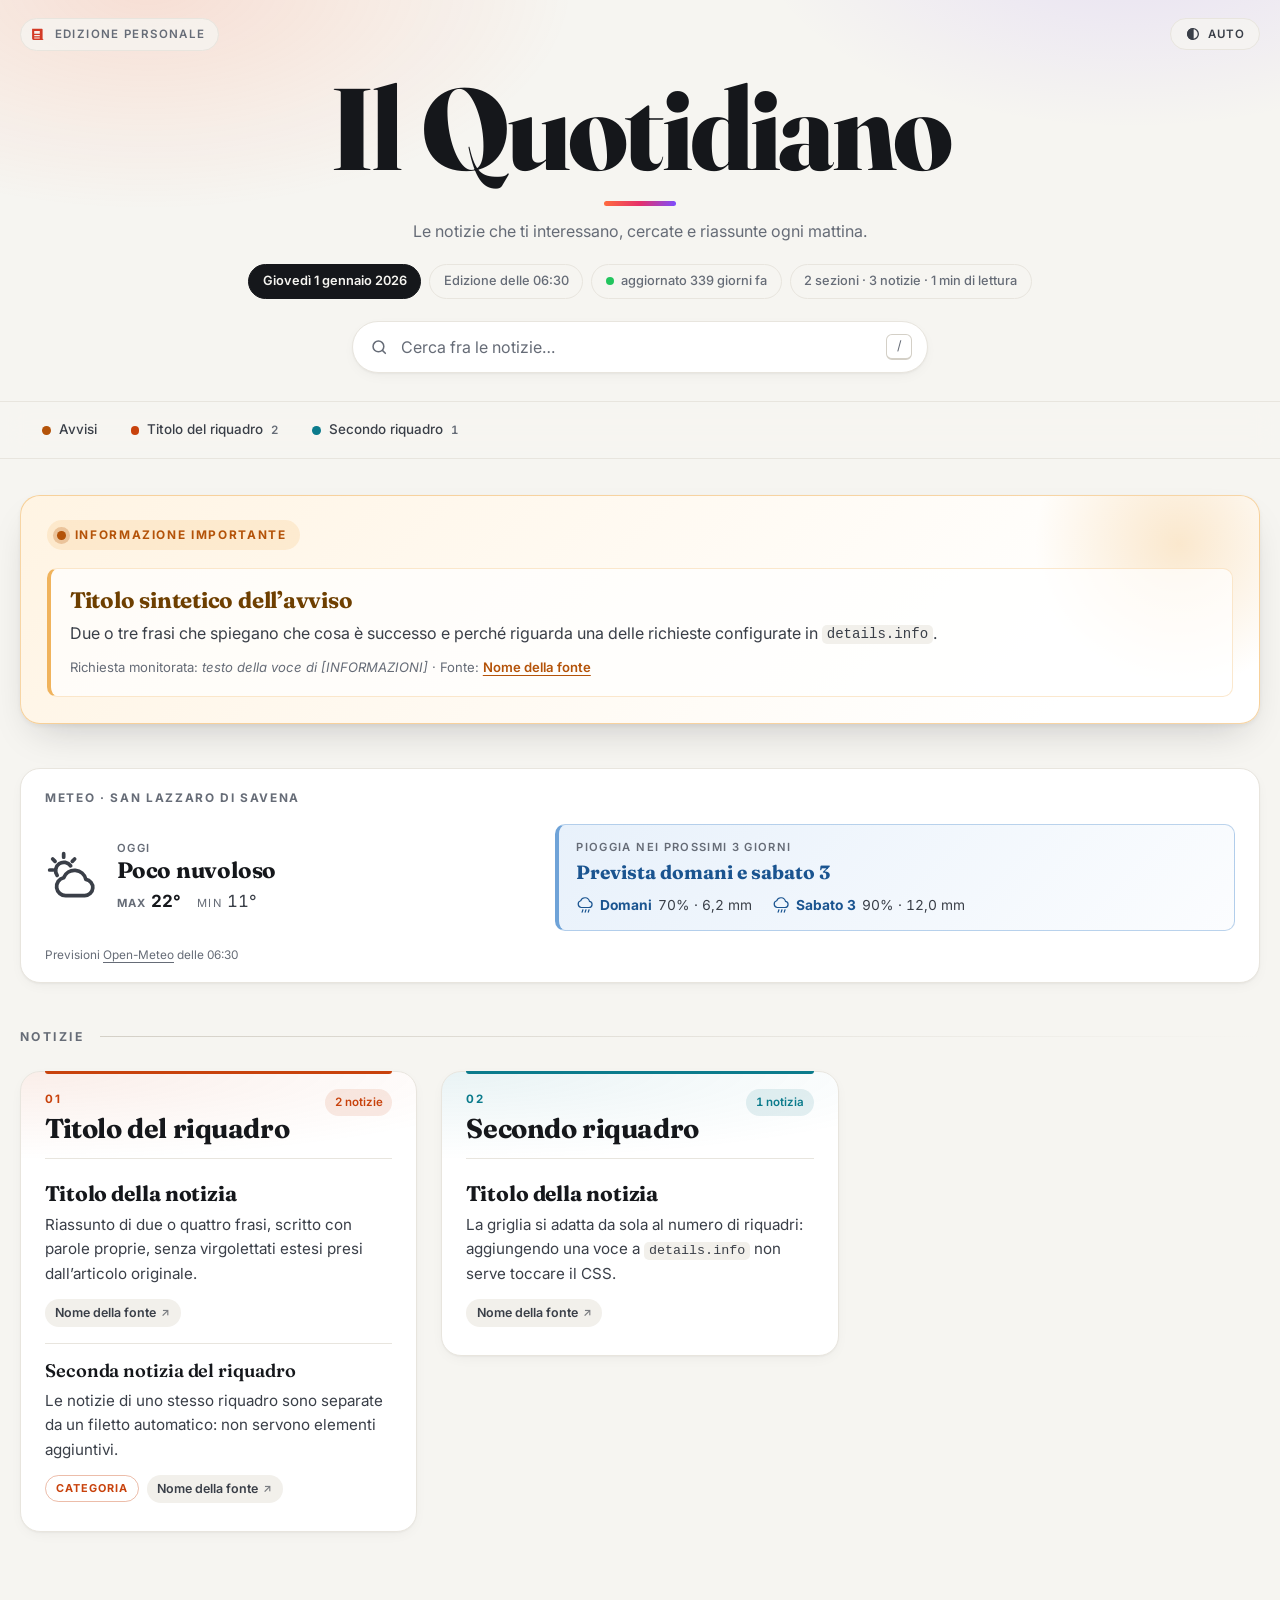
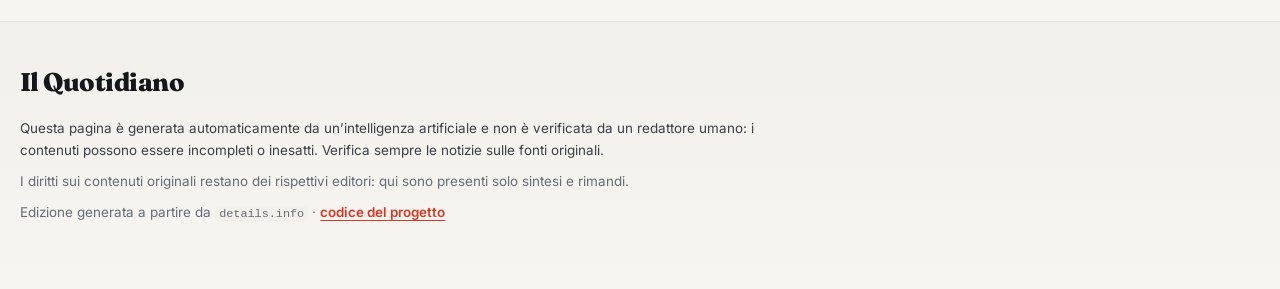
==== commit 0522bc46: "Aggiunge la fascia meteo di San Lazzaro di Savena scripts/prepara-public.sh lancia scripts/meteo.py," ====
--- a/template/index.html
+++ b/template/index.html
@@ -9,8 +9,8 @@
 
   Contratto di generazione
   ------------------------
-  1. La pipeline non copia questo file cosi' com'e': ne ricava lo SCHELETRO
-     dell'edizione del giorno (.github/scripts/prepara-public.sh). Toglie
+  1. La generazione non copia questo file cosi' com'e': ne ricava lo SCHELETRO
+     dell'edizione del giorno (scripts/prepara-public.sh). Toglie
      l'attributo data-edizione di prova, mette la data di oggi nella testata
      e svuota le due aree delimitate dai marcatori SCHELETRO:*-INIZIO /
      SCHELETRO:*-FINE. L'agente parte da quello scheletro e lo riempie.
@@ -20,6 +20,9 @@
      dentro .griglia, nello stesso ordine in cui compare nel file.
   3. La sezione .avvisi va inclusa SOLO se almeno una voce di [INFORMAZIONI]
      ha prodotto qualcosa da comunicare; altrimenti va eliminata del tutto.
+     Quando c'e', sta in cima al <main>, prima della fascia .meteo.
+  3b. La fascia .meteo la scrive scripts/prepara-public.sh con dati reali
+     (Open-Meteo): l'agente non la crea e non la modifica.
   4. Classi, struttura e nomi dei file CSS/JS non vanno cambiati: css/style.css
      e js/main.js vengono copiati invariati in public/.
   5. Il contenuto di esempio presente qui sotto e' segnaposto e va sostituito
@@ -123,6 +126,43 @@
         </article>
       </section>
       <!-- SCHELETRO:AVVISI-FINE -->
+
+      <!-- SCHELETRO:METEO-INIZIO -->
+      <!--
+        ===================== METEO =====================
+        La fascia la scrive scripts/meteo.py (lanciato da prepara-public.sh) con i dati
+        di Open-Meteo, prima che parta l'agente: l'agente non la tocca.
+        Se le previsioni non sono disponibili la fascia viene omessa.
+        Lato pioggia: solo i giorni piovosi fra i tre successivi; se non ce
+        ne sono, data-pioggia="no" e una riga di sintesi.
+      -->
+      <section class="meteo" aria-labelledby="meteo-titolo">
+        <h2 class="meteo__titolo" id="meteo-titolo">Meteo &middot; San Lazzaro di Savena</h2>
+        <div class="meteo__corpo">
+          <div class="meteo__oggi">
+            <svg class="meteo__icona" viewBox="0 0 24 24" fill="none" stroke="currentColor" stroke-width="1.6" stroke-linecap="round" stroke-linejoin="round" aria-hidden="true"><path d="M8 2v1.5M3.3 4.3l1 1M2 9h1.5M12.7 4.3l-1 1"/><path d="M5.2 11.3A3.5 3.5 0 1 1 11 7.2"/><path d="M9 20h8a3.5 3.5 0 0 0 .5-6.96A5 5 0 0 0 8 12.3 3.9 3.9 0 0 0 9 20Z"/></svg>
+            <div>
+              <p class="meteo__etichetta">Oggi</p>
+              <p class="meteo__condizione">Poco nuvoloso</p>
+              <p class="meteo__temperature">
+                <span class="meteo__max"><abbr title="massima">max</abbr> 22°</span>
+                <span class="meteo__min"><abbr title="minima">min</abbr> 11°</span>
+              </p>
+            </div>
+          </div>
+
+          <div class="meteo__pioggia" data-pioggia="si">
+            <p class="meteo__etichetta">Pioggia nei prossimi 3 giorni</p>
+            <p class="meteo__sintesi">Prevista domani e sabato 3</p>
+            <ul class="meteo__giorni">
+              <li class="meteo__giorno"><svg class="meteo__goccia" viewBox="0 0 24 24" fill="none" stroke="currentColor" stroke-width="1.6" stroke-linecap="round" stroke-linejoin="round" aria-hidden="true"><path d="M7 15h10a4 4 0 0 0 .6-7.95A6 6 0 0 0 6.1 6.2 4.5 4.5 0 0 0 7 15Z"/><path d="M9 18l-1 3M13 18l-1 3M17 18l-1 3"/></svg><strong>Domani</strong> <span>70% · 6,2 mm</span></li>
+              <li class="meteo__giorno"><svg class="meteo__goccia" viewBox="0 0 24 24" fill="none" stroke="currentColor" stroke-width="1.6" stroke-linecap="round" stroke-linejoin="round" aria-hidden="true"><path d="M7 15h10a4 4 0 0 0 .6-7.95A6 6 0 0 0 6.1 6.2 4.5 4.5 0 0 0 7 15Z"/><path d="M9 18l-1 3M13 18l-1 3M17 18l-1 3"/></svg><strong>Sabato 3</strong> <span>90% · 12,0 mm</span></li>
+            </ul>
+          </div>
+        </div>
+        <p class="meteo__fonte">Previsioni <a href="https://open-meteo.com/" rel="noopener">Open-Meteo</a> delle 06:30</p>
+      </section>
+      <!-- SCHELETRO:METEO-FINE -->
 
       <!-- ===================== NOTIZIE ===================== -->
       <section aria-labelledby="notizie-titolo">
--- a/template/css/style.css
+++ b/template/css/style.css
@@ -38,6 +38,10 @@
   --avviso-ink:   #6e3f00;
   --avviso-badge: #b45309;
 
+  --pioggia-fondo: #e8f1fb;
+  --pioggia-bordo: #6fa3d8;
+  --pioggia-ink:   #1a5490;
+
   --ombra:       0 1px 2px rgba(21, 23, 27, .04), 0 4px 16px -6px rgba(21, 23, 27, .08);
   --ombra-alta:  0 2px 4px rgba(21, 23, 27, .05), 0 18px 40px -16px rgba(21, 23, 27, .22);
   --vetro:       rgba(246, 245, 241, .78);
@@ -83,6 +87,10 @@
     --avviso-ink:   #fbe0b0;
     --avviso-badge: #ffb45c;
 
+    --pioggia-fondo: #0f1f33;
+    --pioggia-bordo: #2f5f8f;
+    --pioggia-ink:   #9ccaf7;
+
     --ombra:       0 1px 2px rgba(0, 0, 0, .35), 0 6px 20px -8px rgba(0, 0, 0, .5);
     --ombra-alta:  0 2px 4px rgba(0, 0, 0, .4), 0 22px 44px -18px rgba(0, 0, 0, .85);
     --vetro:       rgba(13, 15, 19, .74);
@@ -119,6 +127,10 @@
   --avviso-ink:   #fbe0b0;
   --avviso-badge: #ffb45c;
 
+  --pioggia-fondo: #0f1f33;
+  --pioggia-bordo: #2f5f8f;
+  --pioggia-ink:   #9ccaf7;
+
   --ombra:       0 1px 2px rgba(0, 0, 0, .35), 0 6px 20px -8px rgba(0, 0, 0, .5);
   --ombra-alta:  0 2px 4px rgba(0, 0, 0, .4), 0 22px 44px -18px rgba(0, 0, 0, .85);
   --vetro:       rgba(13, 15, 19, .74);
@@ -570,7 +582,168 @@
 
 .avviso__meta a { color: var(--avviso-badge); font-weight: 600; text-underline-offset: 3px; }
 
-/* --- 6. Notizie ----------------------------------------------------------- */
+/* --- 6. Meteo (fascia scritta da scripts/meteo.py) ---------------------- */
+/*
+   Generata con i dati di Open-Meteo prima che parta l'agente. A sinistra il
+   tempo di oggi, a destra la pioggia dei prossimi giorni: azzurra quando ne
+   e' prevista, neutra altrimenti. Se le previsioni mancano la fascia non
+   c'e' e il layout si richiude.
+*/
+
+.meteo {
+  background: var(--superficie);
+  border: 1px solid var(--filetto);
+  border-radius: var(--raggio-l);
+  padding: 1.25rem 1.5rem 1.1rem;
+  margin-bottom: 2.75rem;
+  box-shadow: var(--ombra);
+}
+
+.meteo__titolo {
+  margin: 0 0 1rem;
+  font-family: var(--ui);
+  font-size: .74rem;
+  font-weight: 700;
+  letter-spacing: .14em;
+  text-transform: uppercase;
+  color: var(--tenue);
+}
+
+.meteo__corpo {
+  display: grid;
+  grid-template-columns: minmax(0, 1fr) minmax(0, 1.4fr);
+  gap: 1rem 1.5rem;
+  align-items: stretch;
+}
+
+.meteo__etichetta {
+  margin: 0;
+  font-family: var(--ui);
+  font-size: .7rem;
+  font-weight: 600;
+  letter-spacing: .12em;
+  text-transform: uppercase;
+  color: var(--tenue);
+}
+
+/* Oggi */
+
+.meteo__oggi {
+  display: flex;
+  align-items: center;
+  gap: 1rem;
+}
+
+.meteo__icona {
+  flex: none;
+  width: 3.5rem;
+  height: 3.5rem;
+  color: var(--inchiostro-2);
+}
+
+.meteo__condizione {
+  margin: 0;
+  font-family: var(--display);
+  font-size: 1.4rem;
+  font-weight: 700;
+  line-height: 1.2;
+  letter-spacing: -.01em;
+}
+
+.meteo__temperature {
+  display: flex;
+  flex-wrap: wrap;
+  gap: .25rem 1rem;
+  margin: .25rem 0 0;
+  font-family: var(--ui);
+  font-size: 1.05rem;
+  font-variant-numeric: tabular-nums;
+}
+
+.meteo__temperature abbr {
+  text-decoration: none;
+  font-size: .7rem;
+  letter-spacing: .1em;
+  text-transform: uppercase;
+  color: var(--tenue);
+}
+
+.meteo__max { font-weight: 700; color: var(--inchiostro); }
+.meteo__min { color: var(--inchiostro-2); }
+
+.meteo__nota {
+  margin: .35rem 0 0;
+  font-family: var(--ui);
+  font-size: .82rem;
+  font-weight: 600;
+  color: var(--pioggia-ink);
+}
+
+/* Pioggia nei prossimi giorni */
+
+.meteo__pioggia {
+  padding: .9rem 1.1rem;
+  background: var(--superficie-2);
+  border: 1px solid var(--filetto);
+  border-left: 4px solid var(--filetto-forte);
+  border-radius: var(--raggio);
+}
+
+.meteo__pioggia[data-pioggia="si"] {
+  background: linear-gradient(135deg, var(--pioggia-fondo) 0%, var(--superficie) 120%);
+  border-color: color-mix(in srgb, var(--pioggia-bordo) 45%, transparent);
+  border-left-color: var(--pioggia-bordo);
+}
+
+.meteo__sintesi {
+  margin: .2rem 0 0;
+  font-family: var(--display);
+  font-size: 1.2rem;
+  font-weight: 700;
+  line-height: 1.3;
+  color: var(--inchiostro-2);
+  text-wrap: balance;
+}
+
+.meteo__pioggia[data-pioggia="si"] .meteo__sintesi { color: var(--pioggia-ink); }
+
+.meteo__giorni {
+  display: flex;
+  flex-wrap: wrap;
+  gap: .4rem 1.25rem;
+  margin: .55rem 0 0;
+  padding: 0;
+  list-style: none;
+  font-family: var(--ui);
+  font-size: .86rem;
+  font-variant-numeric: tabular-nums;
+}
+
+.meteo__giorno {
+  display: inline-flex;
+  align-items: center;
+  gap: .35rem;
+  color: var(--inchiostro-2);
+}
+
+.meteo__giorno strong { color: var(--pioggia-ink); font-weight: 700; }
+
+.meteo__goccia {
+  width: 1.15rem;
+  height: 1.15rem;
+  color: var(--pioggia-ink);
+}
+
+.meteo__fonte {
+  margin: .9rem 0 0;
+  font-family: var(--ui);
+  font-size: .74rem;
+  color: var(--tenue);
+}
+
+.meteo__fonte a { color: var(--tenue); text-underline-offset: 3px; }
+
+/* --- 7. Notizie ----------------------------------------------------------- */
 
 .sezione__titolo {
   display: flex;
@@ -835,7 +1008,7 @@
   border-radius: var(--raggio-l);
 }
 
-/* --- 7. Piede ------------------------------------------------------------- */
+/* --- 8. Piede ------------------------------------------------------------- */
 
 .pie {
   margin-top: 4rem;
@@ -861,7 +1034,7 @@
 
 .pie__disclaimer { color: var(--inchiostro-2); }
 
-/* --- 8. Torna su ---------------------------------------------------------- */
+/* --- 9. Torna su ---------------------------------------------------------- */
 
 .su {
   position: fixed;
@@ -889,7 +1062,7 @@
 .su[data-visibile="si"] { opacity: 1; transform: none; pointer-events: auto; }
 .su:hover { transform: translateY(-2px); }
 
-/* --- 9. Schermi piccoli --------------------------------------------------- */
+/* --- 10. Schermi piccoli --------------------------------------------------- */
 
 @media (max-width: 40rem) {
   .testata { padding-bottom: 1.25rem; }
@@ -905,9 +1078,11 @@
   .notizia + .notizia::before { left: .5rem; right: .5rem; }
   .notizia:first-of-type .notizia__titolo { font-size: 1.22rem; }
   .avvisi { padding: 1.2rem 1.1rem 1.25rem; }
-}
-
-/* --- 10. Preferenze utente ------------------------------------------------ */
+  .meteo { padding: 1.1rem 1.1rem 1rem; }
+  .meteo__corpo { grid-template-columns: 1fr; }
+}
+
+/* --- 11. Preferenze utente ------------------------------------------------ */
 
 @media (prefers-reduced-motion: reduce) {
   html { scroll-behavior: auto; }
@@ -924,7 +1099,7 @@
   .comando, .ricerca, .su, .salta, .sommario { display: none !important; }
   .testata::before, .riquadro::before, .avvisi::before { display: none; }
   .riquadro { break-inside: avoid; box-shadow: none; border-color: #bbb; animation: none; background: #fff; }
-  .avvisi { box-shadow: none; }
+  .avvisi, .meteo { box-shadow: none; break-inside: avoid; }
   .notizia:hover { background: none; }
   .notizia__fonte { padding: 0; background: none; }
   .notizia__fonte::after { content: ""; }
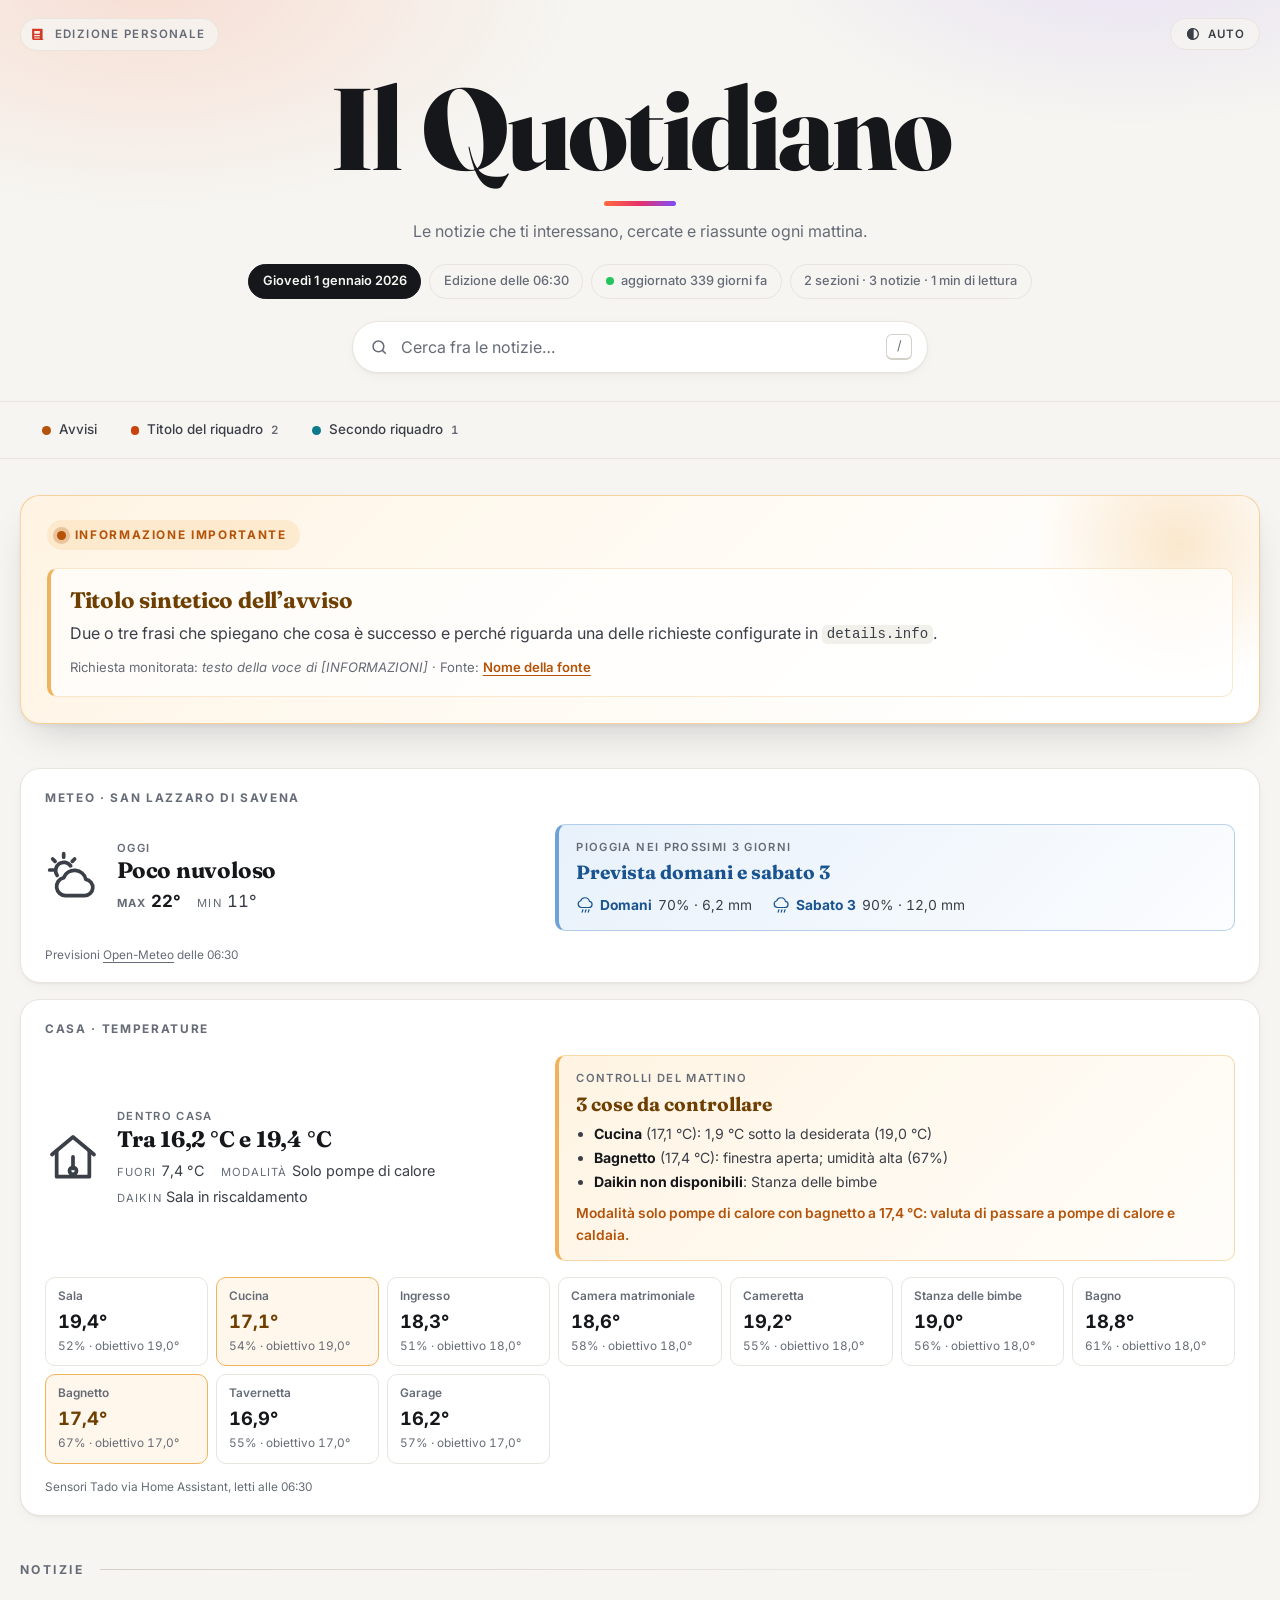
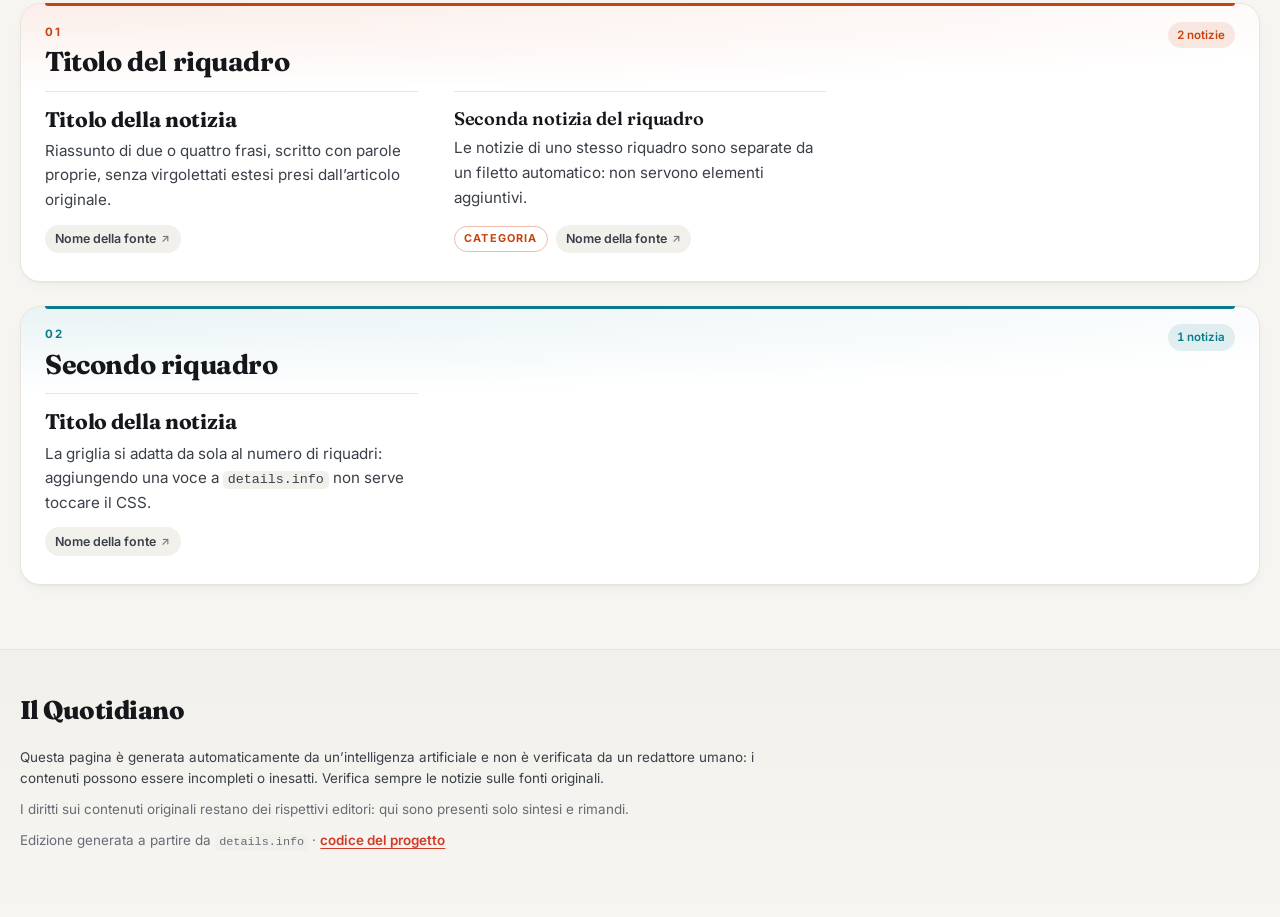
==== commit 72b3a825: "Fascia "Casa" con le temperature di Home Assistant sotto il meteo Sostituisce il report mattutino ch" ====
--- a/template/index.html
+++ b/template/index.html
@@ -12,7 +12,7 @@
   1. La generazione non copia questo file cosi' com'e': ne ricava lo SCHELETRO
      dell'edizione del giorno (scripts/prepara-public.sh). Toglie
      l'attributo data-edizione di prova, mette la data di oggi nella testata
-     e svuota le due aree delimitate dai marcatori SCHELETRO:*-INIZIO /
+     e svuota le aree delimitate dai marcatori SCHELETRO:*-INIZIO /
      SCHELETRO:*-FINE. L'agente parte da quello scheletro e lo riempie.
      Il contenuto dentro i marcatori e' quindi solo un esempio di struttura:
      e' li' perche' l'agente abbia un modello da cui copiare il markup.
@@ -23,6 +23,9 @@
      Quando c'e', sta in cima al <main>, prima della fascia .meteo.
   3b. La fascia .meteo la scrive scripts/prepara-public.sh con dati reali
      (Open-Meteo): l'agente non la crea e non la modifica.
+  3c. La fascia .casa (temperature di casa) sta subito dopo il meteo. La
+     scrive scripts/casa.py con i dati letti da Home Assistant tramite
+     scripts/casa.jinja: l'agente lancia lo script, non scrive l'HTML a mano.
   4. Classi, struttura e nomi dei file CSS/JS non vanno cambiati: css/style.css
      e js/main.js vengono copiati invariati in public/.
   5. Il contenuto di esempio presente qui sotto e' segnaposto e va sostituito
@@ -164,6 +167,61 @@
       </section>
       <!-- SCHELETRO:METEO-FINE -->
 
+      <!-- SCHELETRO:CASA-INIZIO -->
+      <!--
+        ===================== CASA =====================
+        Temperature di casa da Home Assistant (sensori Tado). La scrive
+        scripts/casa.py con i dati letti dalla routine tramite il connettore
+        Home Assistant (scripts/casa.jinja): l'agente non la scrive a mano.
+        prepara-public.sh lascia al suo posto il segnaposto FASCIA-CASA; se i
+        dati non sono disponibili la fascia manca e resta solo il segnaposto.
+        Lato destro: data-anomalie="no" e "Tutto regolare" se non c'e' nulla
+        da segnalare, altrimenti l'elenco delle cose da controllare.
+      -->
+      <section class="casa" aria-labelledby="casa-titolo">
+        <h2 class="casa__titolo" id="casa-titolo">Casa &middot; temperature</h2>
+        <div class="casa__corpo">
+          <div class="casa__oggi">
+            <svg class="casa__icona" viewBox="0 0 24 24" fill="none" stroke="currentColor" stroke-width="1.6" stroke-linecap="round" stroke-linejoin="round" aria-hidden="true"><path d="M3 10.5 12 3l9 7.5"/><path d="M5 9v11h14V9"/><path d="M12 11.5v5"/><circle cx="12" cy="17.5" r="1.5"/></svg>
+            <div>
+              <p class="casa__etichetta">Dentro casa</p>
+              <p class="casa__sintesi">Tra 16,2 °C e 19,4 °C</p>
+              <p class="casa__dati">
+                <span><abbr title="temperatura esterna">fuori</abbr> 7,4 °C</span>
+                <span><abbr title="modalità di riscaldamento">modalità</abbr> Solo pompe di calore</span>
+                <span><abbr title="climatizzatori Daikin">daikin</abbr> Sala in riscaldamento</span>
+              </p>
+            </div>
+          </div>
+
+          <div class="casa__controlli" data-anomalie="si">
+            <p class="casa__etichetta">Controlli del mattino</p>
+            <p class="casa__esito">3 cose da controllare</p>
+            <ul class="casa__anomalie">
+              <li><strong>Cucina</strong> (17,1 °C): 1,9 °C sotto la desiderata (19,0 °C)</li>
+              <li><strong>Bagnetto</strong> (17,4 °C): finestra aperta; umidità alta (67%)</li>
+              <li><strong>Daikin non disponibili</strong>: Stanza delle bimbe</li>
+            </ul>
+            <p class="casa__consiglio">Modalità solo pompe di calore con bagnetto a 17,4 °C: valuta di passare a pompe di calore e caldaia.</p>
+          </div>
+        </div>
+
+        <ul class="casa__stanze">
+          <li class="casa__stanza" data-stato="ok"><span class="casa__nome">Sala</span><span class="casa__valore">19,4°</span><span class="casa__dettaglio">52% · obiettivo 19,0°</span></li>
+          <li class="casa__stanza" data-stato="anomalia"><span class="casa__nome">Cucina</span><span class="casa__valore">17,1°</span><span class="casa__dettaglio">54% · obiettivo 19,0°</span></li>
+          <li class="casa__stanza" data-stato="ok"><span class="casa__nome">Ingresso</span><span class="casa__valore">18,3°</span><span class="casa__dettaglio">51% · obiettivo 18,0°</span></li>
+          <li class="casa__stanza" data-stato="ok"><span class="casa__nome">Camera matrimoniale</span><span class="casa__valore">18,6°</span><span class="casa__dettaglio">58% · obiettivo 18,0°</span></li>
+          <li class="casa__stanza" data-stato="ok"><span class="casa__nome">Cameretta</span><span class="casa__valore">19,2°</span><span class="casa__dettaglio">55% · obiettivo 18,0°</span></li>
+          <li class="casa__stanza" data-stato="ok"><span class="casa__nome">Stanza delle bimbe</span><span class="casa__valore">19,0°</span><span class="casa__dettaglio">56% · obiettivo 18,0°</span></li>
+          <li class="casa__stanza" data-stato="ok"><span class="casa__nome">Bagno</span><span class="casa__valore">18,8°</span><span class="casa__dettaglio">61% · obiettivo 18,0°</span></li>
+          <li class="casa__stanza" data-stato="anomalia"><span class="casa__nome">Bagnetto</span><span class="casa__valore">17,4°</span><span class="casa__dettaglio">67% · obiettivo 17,0°</span></li>
+          <li class="casa__stanza" data-stato="ok"><span class="casa__nome">Tavernetta</span><span class="casa__valore">16,9°</span><span class="casa__dettaglio">55% · obiettivo 17,0°</span></li>
+          <li class="casa__stanza" data-stato="ok"><span class="casa__nome">Garage</span><span class="casa__valore">16,2°</span><span class="casa__dettaglio">57% · obiettivo 17,0°</span></li>
+        </ul>
+        <p class="casa__fonte">Sensori Tado via Home Assistant, letti alle 06:30</p>
+      </section>
+      <!-- SCHELETRO:CASA-FINE -->
+
       <!-- ===================== NOTIZIE ===================== -->
       <section aria-labelledby="notizie-titolo">
         <h2 class="sezione__titolo" id="notizie-titolo">Notizie</h2>
--- a/template/css/style.css
+++ b/template/css/style.css
@@ -743,6 +743,200 @@
 
 .meteo__fonte a { color: var(--tenue); text-underline-offset: 3px; }
 
+/* --- 6b. Casa (fascia scritta da scripts/casa.py) ------------------------- */
+/*
+   Temperature di casa da Home Assistant, subito sotto il meteo e con la
+   stessa impaginazione: a sinistra la sintesi, a destra i controlli del
+   mattino (arancio quando c'e' qualcosa da guardare, neutri altrimenti),
+   sotto una riga di tessere, una per stanza.
+*/
+
+.meteo:has(+ .casa) { margin-bottom: 1rem; }
+
+.casa {
+  background: var(--superficie);
+  border: 1px solid var(--filetto);
+  border-radius: var(--raggio-l);
+  padding: 1.25rem 1.5rem 1.1rem;
+  margin-bottom: 2.75rem;
+  box-shadow: var(--ombra);
+}
+
+.casa__titolo {
+  margin: 0 0 1rem;
+  font-family: var(--ui);
+  font-size: .74rem;
+  font-weight: 700;
+  letter-spacing: .14em;
+  text-transform: uppercase;
+  color: var(--tenue);
+}
+
+.casa__corpo {
+  display: grid;
+  grid-template-columns: minmax(0, 1fr) minmax(0, 1.4fr);
+  gap: 1rem 1.5rem;
+  align-items: stretch;
+}
+
+.casa__etichetta {
+  margin: 0;
+  font-family: var(--ui);
+  font-size: .7rem;
+  font-weight: 600;
+  letter-spacing: .12em;
+  text-transform: uppercase;
+  color: var(--tenue);
+}
+
+.casa__oggi {
+  display: flex;
+  align-items: center;
+  gap: 1rem;
+}
+
+.casa__icona {
+  flex: none;
+  width: 3.5rem;
+  height: 3.5rem;
+  color: var(--inchiostro-2);
+}
+
+.casa__sintesi {
+  margin: 0;
+  font-family: var(--display);
+  font-size: 1.4rem;
+  font-weight: 700;
+  line-height: 1.2;
+  letter-spacing: -.01em;
+  font-variant-numeric: tabular-nums;
+}
+
+.casa__dati {
+  display: flex;
+  flex-wrap: wrap;
+  gap: .2rem 1rem;
+  margin: .35rem 0 0;
+  font-family: var(--ui);
+  font-size: .9rem;
+  color: var(--inchiostro-2);
+  font-variant-numeric: tabular-nums;
+}
+
+.casa__dati abbr {
+  text-decoration: none;
+  font-size: .7rem;
+  letter-spacing: .1em;
+  text-transform: uppercase;
+  color: var(--tenue);
+}
+
+/* Controlli del mattino */
+
+.casa__controlli {
+  padding: .9rem 1.1rem;
+  background: var(--superficie-2);
+  border: 1px solid var(--filetto);
+  border-left: 4px solid var(--filetto-forte);
+  border-radius: var(--raggio);
+}
+
+.casa__controlli[data-anomalie="si"] {
+  background: linear-gradient(135deg, var(--avviso-fondo) 0%, var(--superficie) 120%);
+  border-color: color-mix(in srgb, var(--avviso-bordo) 45%, transparent);
+  border-left-color: var(--avviso-bordo);
+}
+
+.casa__esito {
+  margin: .2rem 0 0;
+  font-family: var(--display);
+  font-size: 1.2rem;
+  font-weight: 700;
+  line-height: 1.3;
+  color: var(--inchiostro-2);
+}
+
+.casa__controlli[data-anomalie="si"] .casa__esito { color: var(--avviso-ink); }
+
+.casa__anomalie {
+  margin: .5rem 0 0;
+  padding-left: 1.1rem;
+  font-family: var(--ui);
+  font-size: .88rem;
+  line-height: 1.45;
+  color: var(--inchiostro-2);
+}
+
+.casa__anomalie li + li { margin-top: .2rem; }
+.casa__anomalie strong { color: var(--inchiostro); }
+
+.casa__consiglio {
+  margin: .6rem 0 0;
+  font-family: var(--ui);
+  font-size: .86rem;
+  font-weight: 600;
+  color: var(--avviso-badge);
+}
+
+/* Una tessera per stanza */
+
+.casa__stanze {
+  display: grid;
+  grid-template-columns: repeat(auto-fill, minmax(9.5rem, 1fr));
+  gap: .5rem;
+  margin: 1rem 0 0;
+  padding: 0;
+  list-style: none;
+  font-family: var(--ui);
+}
+
+.casa__stanza {
+  display: flex;
+  flex-direction: column;
+  gap: .05rem;
+  min-width: 0;
+  padding: .55rem .75rem .6rem;
+  border: 1px solid var(--filetto);
+  border-radius: var(--raggio);
+  background: var(--superficie);
+}
+
+.casa__stanza[data-stato="anomalia"] {
+  border-color: var(--avviso-bordo);
+  background: color-mix(in srgb, var(--avviso-fondo) 70%, var(--superficie));
+}
+
+.casa__nome {
+  font-size: .74rem;
+  font-weight: 600;
+  color: var(--tenue);
+  white-space: nowrap;
+  overflow: hidden;
+  text-overflow: ellipsis;
+}
+
+.casa__valore {
+  font-size: 1.15rem;
+  font-weight: 700;
+  color: var(--inchiostro);
+  font-variant-numeric: tabular-nums;
+}
+
+.casa__stanza[data-stato="anomalia"] .casa__valore { color: var(--avviso-ink); }
+
+.casa__dettaglio {
+  font-size: .74rem;
+  color: var(--tenue);
+  font-variant-numeric: tabular-nums;
+}
+
+.casa__fonte {
+  margin: .9rem 0 0;
+  font-family: var(--ui);
+  font-size: .74rem;
+  color: var(--tenue);
+}
+
 /* --- 7. Notizie ----------------------------------------------------------- */
 
 .sezione__titolo {
@@ -765,25 +959,24 @@
   background: linear-gradient(90deg, var(--filetto-forte), transparent);
 }
 
+/* I riquadri si susseguono uno sotto l'altro, a tutta larghezza, nell'ordine
+   di details.info: si leggono dall'alto in basso come su telefono. Sugli
+   schermi larghi sono le notizie, dentro ogni riquadro, ad affiancarsi in
+   colonne allineate. */
 .griglia {
   display: grid;
-  grid-template-columns: repeat(auto-fill, minmax(min(100%, 22rem), 1fr));
+  grid-template-columns: minmax(0, 1fr);
   gap: var(--spazio-griglia);
-  align-items: start;
   counter-reset: riquadro;
-}
-
-/* Impaginazione a mosaico: il JS assegna a ogni riquadro quante righe da
-   2px occupa (grid-row-end), cosi' le colonne non lasciano buchi. Senza JS
-   resta la griglia normale. */
-.griglia[data-mosaico] {
-  grid-auto-rows: 2px;
-  row-gap: 0;
 }
 
 .riquadro {
   --tinta: var(--t1);
   position: relative;
+  display: grid;
+  grid-template-columns: repeat(auto-fill, minmax(min(100%, 21rem), 1fr));
+  column-gap: 2.25rem;
+  align-items: stretch;
   counter-increment: riquadro;
   background:
     radial-gradient(130% 5.5rem at 0 0, color-mix(in srgb, var(--tinta) 9%, transparent), transparent),
@@ -839,9 +1032,8 @@
 }
 
 .riquadro__testata {
+  grid-column: 1 / -1;
   padding-bottom: .9rem;
-  margin-bottom: .35rem;
-  border-bottom: 1px solid var(--filetto);
 }
 
 .riquadro__titolo {
@@ -886,13 +1078,17 @@
 
 .notizia {
   position: relative;
+  display: flex;
+  flex-direction: column;
   margin-inline: -.75rem;
   padding: 1rem .75rem;
   border-radius: 14px;
   transition: background-color .2s;
 }
 
-.notizia + .notizia::before {
+/* Un filetto sopra ogni notizia: in colonna le separa, affiancate chiude la
+   riga di sopra. */
+.notizia::before {
   content: "";
   position: absolute;
   top: 0;
@@ -903,8 +1099,7 @@
 }
 
 .notizia:hover { background: color-mix(in srgb, var(--tinta) 5%, transparent); }
-.notizia:hover::before,
-.notizia:hover + .notizia::before { opacity: 0; }
+.notizia:hover::before { opacity: 0; }
 
 .notizia__titolo {
   font-family: var(--display);
@@ -954,7 +1149,9 @@
   flex-wrap: wrap;
   align-items: center;
   gap: .45rem .5rem;
-  margin: .75rem 0 0;
+  /* In fondo alla notizia: le fonti di una stessa riga restano allineate. */
+  margin: auto 0 0;
+  padding-top: .75rem;
   font-family: var(--ui);
   font-size: .78rem;
   color: var(--tenue);
@@ -1075,11 +1272,14 @@
   .riquadro::before { left: 1.15rem; right: 1.15rem; }
   .riquadro__conteggio { top: .9rem; right: 1.15rem; }
   .notizia { margin-inline: -.5rem; padding-inline: .5rem; }
-  .notizia + .notizia::before { left: .5rem; right: .5rem; }
+  .notizia::before { left: .5rem; right: .5rem; }
   .notizia:first-of-type .notizia__titolo { font-size: 1.22rem; }
   .avvisi { padding: 1.2rem 1.1rem 1.25rem; }
   .meteo { padding: 1.1rem 1.1rem 1rem; }
   .meteo__corpo { grid-template-columns: 1fr; }
+  .casa { padding: 1.1rem 1.1rem 1rem; }
+  .casa__corpo { grid-template-columns: 1fr; }
+  .casa__stanze { grid-template-columns: repeat(2, minmax(0, 1fr)); }
 }
 
 /* --- 11. Preferenze utente ------------------------------------------------ */
@@ -1099,12 +1299,12 @@
   .comando, .ricerca, .su, .salta, .sommario { display: none !important; }
   .testata::before, .riquadro::before, .avvisi::before { display: none; }
   .riquadro { break-inside: avoid; box-shadow: none; border-color: #bbb; animation: none; background: #fff; }
-  .avvisi, .meteo { box-shadow: none; break-inside: avoid; }
+  .avvisi, .meteo, .casa { box-shadow: none; break-inside: avoid; }
   .notizia:hover { background: none; }
   .notizia__fonte { padding: 0; background: none; }
   .notizia__fonte::after { content: ""; }
   .notizia__fonte[href]::after { content: " (" attr(href) ")"; font-size: .75em; word-break: break-all; }
-  .griglia, .griglia[data-mosaico] { display: block; }
+  .griglia, .riquadro { display: block; }
   .riquadro + .riquadro { margin-top: 1rem; }
   .pie { background: none; }
 }
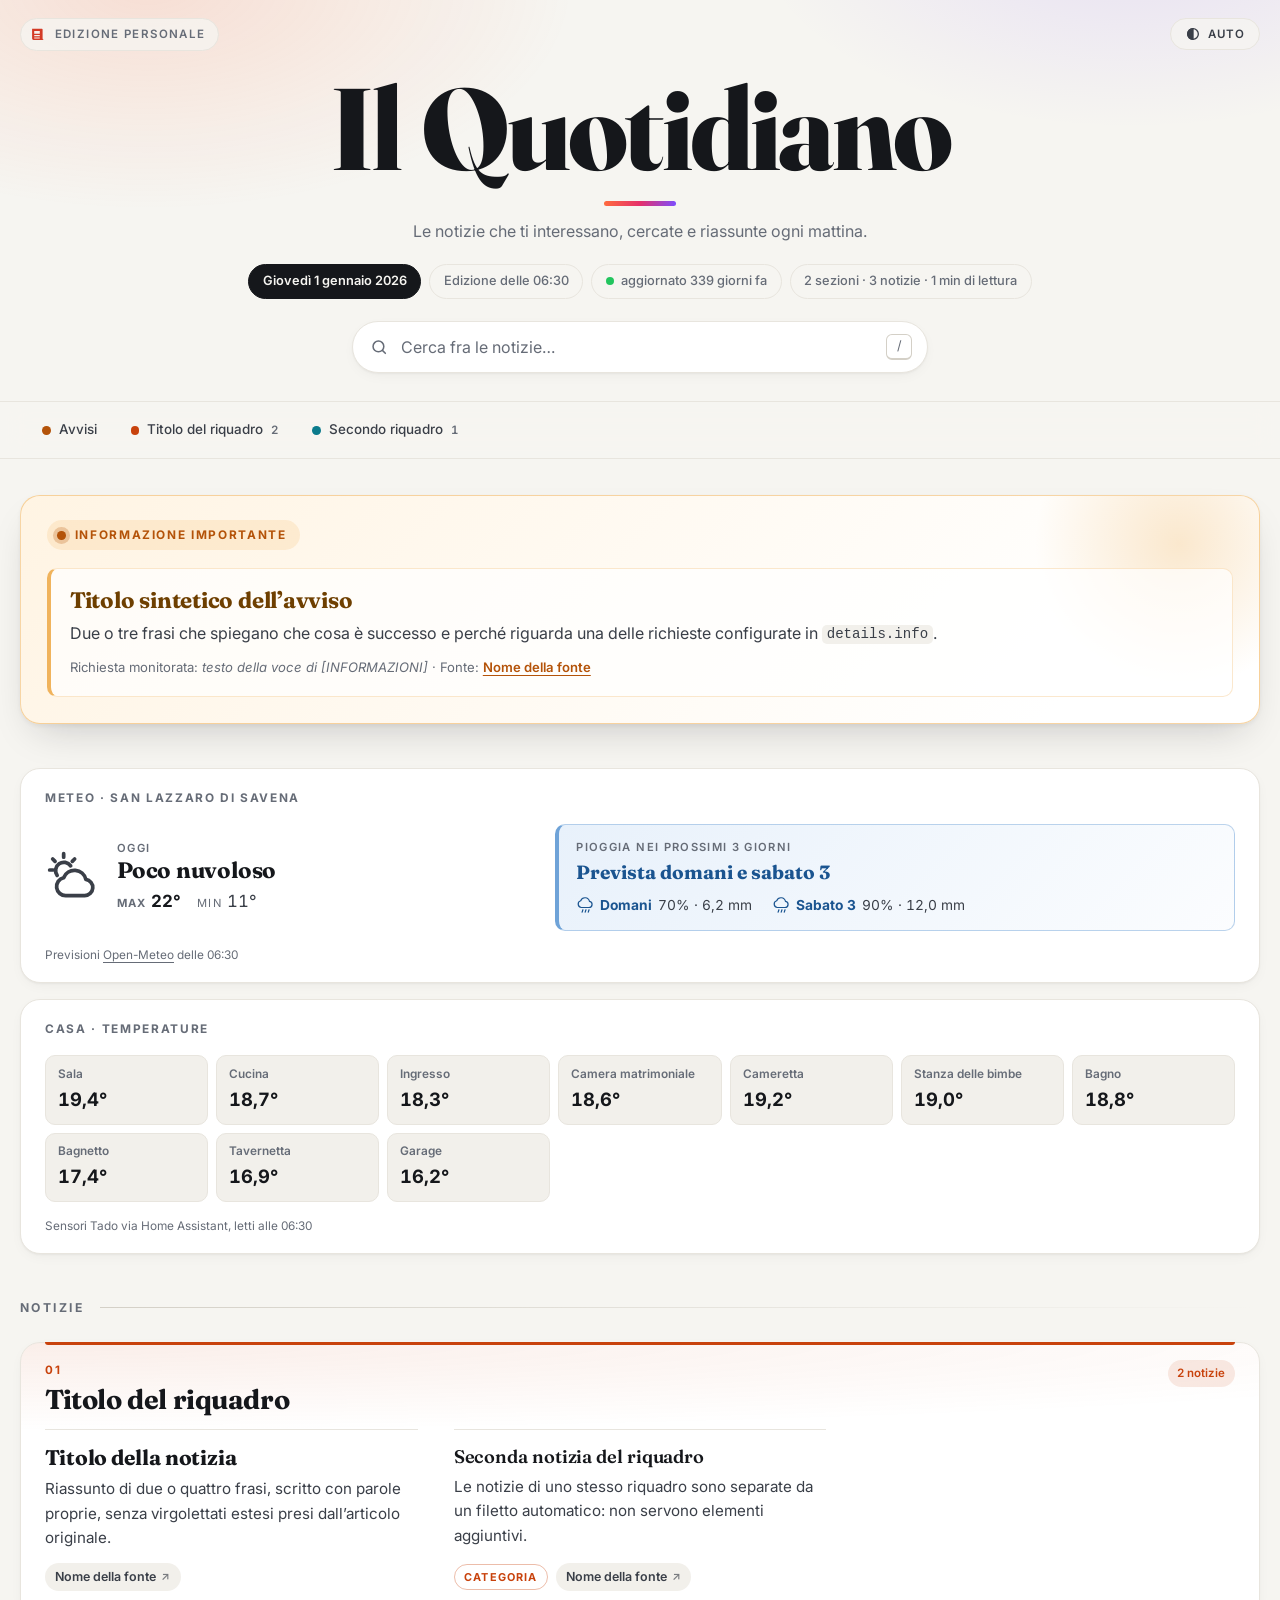
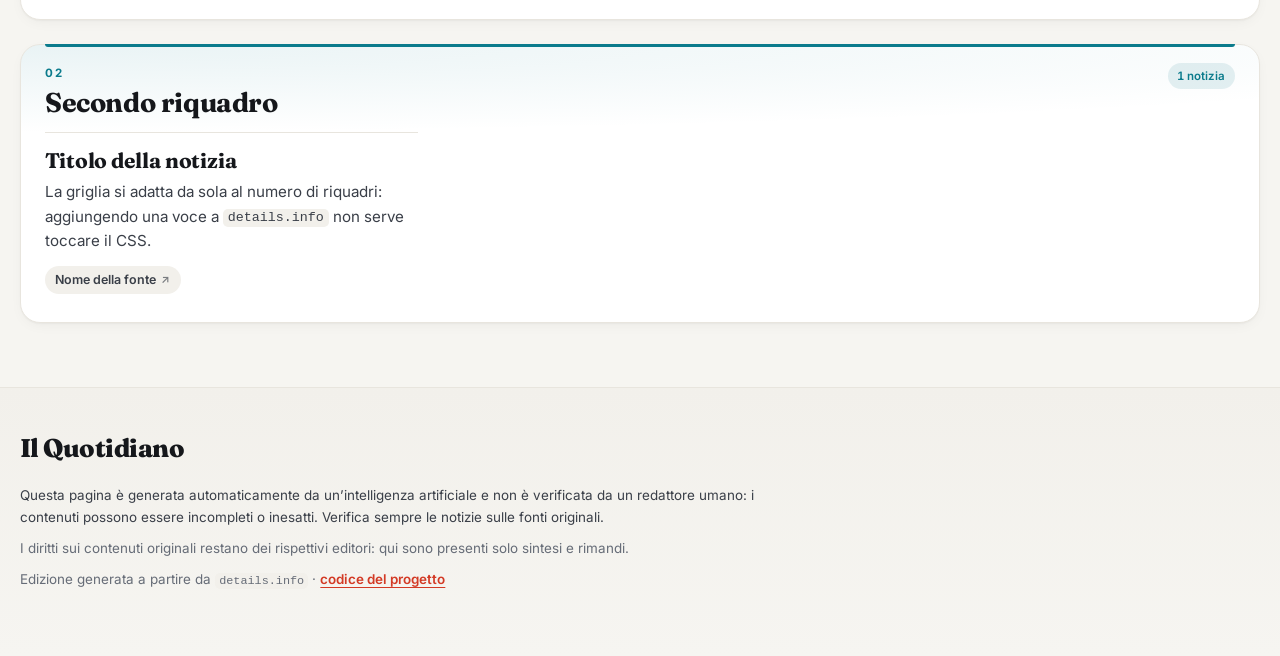
==== commit 41124882: "Fascia "Casa": solo la temperatura di ogni stanza Il giornale e' pubblico: tolti finestre, umidita'," ====
--- a/template/index.html
+++ b/template/index.html
@@ -23,7 +23,7 @@
      Quando c'e', sta in cima al <main>, prima della fascia .meteo.
   3b. La fascia .meteo la scrive scripts/prepara-public.sh con dati reali
      (Open-Meteo): l'agente non la crea e non la modifica.
-  3c. La fascia .casa (temperature di casa) sta subito dopo il meteo. La
+  3c. La fascia .casa (temperature delle stanze) sta subito dopo il meteo. La
      scrive scripts/casa.py con i dati letti da Home Assistant tramite
      scripts/casa.jinja: l'agente lancia lo script, non scrive l'HTML a mano.
   4. Classi, struttura e nomi dei file CSS/JS non vanno cambiati: css/style.css
@@ -175,48 +175,22 @@
         Home Assistant (scripts/casa.jinja): l'agente non la scrive a mano.
         prepara-public.sh lascia al suo posto il segnaposto FASCIA-CASA; se i
         dati non sono disponibili la fascia manca e resta solo il segnaposto.
-        Lato destro: data-anomalie="no" e "Tutto regolare" se non c'e' nulla
-        da segnalare, altrimenti l'elenco delle cose da controllare.
+        Solo nome e temperatura di ogni stanza: niente altri dati di casa,
+        perche' il giornale e' pubblico.
       -->
       <section class="casa" aria-labelledby="casa-titolo">
         <h2 class="casa__titolo" id="casa-titolo">Casa &middot; temperature</h2>
-        <div class="casa__corpo">
-          <div class="casa__oggi">
-            <svg class="casa__icona" viewBox="0 0 24 24" fill="none" stroke="currentColor" stroke-width="1.6" stroke-linecap="round" stroke-linejoin="round" aria-hidden="true"><path d="M3 10.5 12 3l9 7.5"/><path d="M5 9v11h14V9"/><path d="M12 11.5v5"/><circle cx="12" cy="17.5" r="1.5"/></svg>
-            <div>
-              <p class="casa__etichetta">Dentro casa</p>
-              <p class="casa__sintesi">Tra 16,2 °C e 19,4 °C</p>
-              <p class="casa__dati">
-                <span><abbr title="temperatura esterna">fuori</abbr> 7,4 °C</span>
-                <span><abbr title="modalità di riscaldamento">modalità</abbr> Solo pompe di calore</span>
-                <span><abbr title="climatizzatori Daikin">daikin</abbr> Sala in riscaldamento</span>
-              </p>
-            </div>
-          </div>
-
-          <div class="casa__controlli" data-anomalie="si">
-            <p class="casa__etichetta">Controlli del mattino</p>
-            <p class="casa__esito">3 cose da controllare</p>
-            <ul class="casa__anomalie">
-              <li><strong>Cucina</strong> (17,1 °C): 1,9 °C sotto la desiderata (19,0 °C)</li>
-              <li><strong>Bagnetto</strong> (17,4 °C): finestra aperta; umidità alta (67%)</li>
-              <li><strong>Daikin non disponibili</strong>: Stanza delle bimbe</li>
-            </ul>
-            <p class="casa__consiglio">Modalità solo pompe di calore con bagnetto a 17,4 °C: valuta di passare a pompe di calore e caldaia.</p>
-          </div>
-        </div>
-
         <ul class="casa__stanze">
-          <li class="casa__stanza" data-stato="ok"><span class="casa__nome">Sala</span><span class="casa__valore">19,4°</span><span class="casa__dettaglio">52% · obiettivo 19,0°</span></li>
-          <li class="casa__stanza" data-stato="anomalia"><span class="casa__nome">Cucina</span><span class="casa__valore">17,1°</span><span class="casa__dettaglio">54% · obiettivo 19,0°</span></li>
-          <li class="casa__stanza" data-stato="ok"><span class="casa__nome">Ingresso</span><span class="casa__valore">18,3°</span><span class="casa__dettaglio">51% · obiettivo 18,0°</span></li>
-          <li class="casa__stanza" data-stato="ok"><span class="casa__nome">Camera matrimoniale</span><span class="casa__valore">18,6°</span><span class="casa__dettaglio">58% · obiettivo 18,0°</span></li>
-          <li class="casa__stanza" data-stato="ok"><span class="casa__nome">Cameretta</span><span class="casa__valore">19,2°</span><span class="casa__dettaglio">55% · obiettivo 18,0°</span></li>
-          <li class="casa__stanza" data-stato="ok"><span class="casa__nome">Stanza delle bimbe</span><span class="casa__valore">19,0°</span><span class="casa__dettaglio">56% · obiettivo 18,0°</span></li>
-          <li class="casa__stanza" data-stato="ok"><span class="casa__nome">Bagno</span><span class="casa__valore">18,8°</span><span class="casa__dettaglio">61% · obiettivo 18,0°</span></li>
-          <li class="casa__stanza" data-stato="anomalia"><span class="casa__nome">Bagnetto</span><span class="casa__valore">17,4°</span><span class="casa__dettaglio">67% · obiettivo 17,0°</span></li>
-          <li class="casa__stanza" data-stato="ok"><span class="casa__nome">Tavernetta</span><span class="casa__valore">16,9°</span><span class="casa__dettaglio">55% · obiettivo 17,0°</span></li>
-          <li class="casa__stanza" data-stato="ok"><span class="casa__nome">Garage</span><span class="casa__valore">16,2°</span><span class="casa__dettaglio">57% · obiettivo 17,0°</span></li>
+          <li class="casa__stanza"><span class="casa__nome">Sala</span><span class="casa__valore">19,4°</span></li>
+          <li class="casa__stanza"><span class="casa__nome">Cucina</span><span class="casa__valore">18,7°</span></li>
+          <li class="casa__stanza"><span class="casa__nome">Ingresso</span><span class="casa__valore">18,3°</span></li>
+          <li class="casa__stanza"><span class="casa__nome">Camera matrimoniale</span><span class="casa__valore">18,6°</span></li>
+          <li class="casa__stanza"><span class="casa__nome">Cameretta</span><span class="casa__valore">19,2°</span></li>
+          <li class="casa__stanza"><span class="casa__nome">Stanza delle bimbe</span><span class="casa__valore">19,0°</span></li>
+          <li class="casa__stanza"><span class="casa__nome">Bagno</span><span class="casa__valore">18,8°</span></li>
+          <li class="casa__stanza"><span class="casa__nome">Bagnetto</span><span class="casa__valore">17,4°</span></li>
+          <li class="casa__stanza"><span class="casa__nome">Tavernetta</span><span class="casa__valore">16,9°</span></li>
+          <li class="casa__stanza"><span class="casa__nome">Garage</span><span class="casa__valore">16,2°</span></li>
         </ul>
         <p class="casa__fonte">Sensori Tado via Home Assistant, letti alle 06:30</p>
       </section>
--- a/template/css/style.css
+++ b/template/css/style.css
@@ -745,10 +745,8 @@
 
 /* --- 6b. Casa (fascia scritta da scripts/casa.py) ------------------------- */
 /*
-   Temperature di casa da Home Assistant, subito sotto il meteo e con la
-   stessa impaginazione: a sinistra la sintesi, a destra i controlli del
-   mattino (arancio quando c'e' qualcosa da guardare, neutri altrimenti),
-   sotto una riga di tessere, una per stanza.
+   Temperature delle stanze da Home Assistant, subito sotto il meteo e con la
+   stessa cornice: una tessera per stanza, solo nome e temperatura.
 */
 
 .meteo:has(+ .casa) { margin-bottom: 1rem; }
@@ -772,119 +770,11 @@
   color: var(--tenue);
 }
 
-.casa__corpo {
-  display: grid;
-  grid-template-columns: minmax(0, 1fr) minmax(0, 1.4fr);
-  gap: 1rem 1.5rem;
-  align-items: stretch;
-}
-
-.casa__etichetta {
-  margin: 0;
-  font-family: var(--ui);
-  font-size: .7rem;
-  font-weight: 600;
-  letter-spacing: .12em;
-  text-transform: uppercase;
-  color: var(--tenue);
-}
-
-.casa__oggi {
-  display: flex;
-  align-items: center;
-  gap: 1rem;
-}
-
-.casa__icona {
-  flex: none;
-  width: 3.5rem;
-  height: 3.5rem;
-  color: var(--inchiostro-2);
-}
-
-.casa__sintesi {
-  margin: 0;
-  font-family: var(--display);
-  font-size: 1.4rem;
-  font-weight: 700;
-  line-height: 1.2;
-  letter-spacing: -.01em;
-  font-variant-numeric: tabular-nums;
-}
-
-.casa__dati {
-  display: flex;
-  flex-wrap: wrap;
-  gap: .2rem 1rem;
-  margin: .35rem 0 0;
-  font-family: var(--ui);
-  font-size: .9rem;
-  color: var(--inchiostro-2);
-  font-variant-numeric: tabular-nums;
-}
-
-.casa__dati abbr {
-  text-decoration: none;
-  font-size: .7rem;
-  letter-spacing: .1em;
-  text-transform: uppercase;
-  color: var(--tenue);
-}
-
-/* Controlli del mattino */
-
-.casa__controlli {
-  padding: .9rem 1.1rem;
-  background: var(--superficie-2);
-  border: 1px solid var(--filetto);
-  border-left: 4px solid var(--filetto-forte);
-  border-radius: var(--raggio);
-}
-
-.casa__controlli[data-anomalie="si"] {
-  background: linear-gradient(135deg, var(--avviso-fondo) 0%, var(--superficie) 120%);
-  border-color: color-mix(in srgb, var(--avviso-bordo) 45%, transparent);
-  border-left-color: var(--avviso-bordo);
-}
-
-.casa__esito {
-  margin: .2rem 0 0;
-  font-family: var(--display);
-  font-size: 1.2rem;
-  font-weight: 700;
-  line-height: 1.3;
-  color: var(--inchiostro-2);
-}
-
-.casa__controlli[data-anomalie="si"] .casa__esito { color: var(--avviso-ink); }
-
-.casa__anomalie {
-  margin: .5rem 0 0;
-  padding-left: 1.1rem;
-  font-family: var(--ui);
-  font-size: .88rem;
-  line-height: 1.45;
-  color: var(--inchiostro-2);
-}
-
-.casa__anomalie li + li { margin-top: .2rem; }
-.casa__anomalie strong { color: var(--inchiostro); }
-
-.casa__consiglio {
-  margin: .6rem 0 0;
-  font-family: var(--ui);
-  font-size: .86rem;
-  font-weight: 600;
-  color: var(--avviso-badge);
-}
-
-/* Una tessera per stanza */
-
 .casa__stanze {
   display: grid;
-  grid-template-columns: repeat(auto-fill, minmax(9.5rem, 1fr));
+  grid-template-columns: repeat(auto-fill, minmax(9rem, 1fr));
   gap: .5rem;
-  margin: 1rem 0 0;
+  margin: 0;
   padding: 0;
   list-style: none;
   font-family: var(--ui);
@@ -896,14 +786,9 @@
   gap: .05rem;
   min-width: 0;
   padding: .55rem .75rem .6rem;
+  background: var(--superficie-2);
   border: 1px solid var(--filetto);
   border-radius: var(--raggio);
-  background: var(--superficie);
-}
-
-.casa__stanza[data-stato="anomalia"] {
-  border-color: var(--avviso-bordo);
-  background: color-mix(in srgb, var(--avviso-fondo) 70%, var(--superficie));
 }
 
 .casa__nome {
@@ -919,14 +804,6 @@
   font-size: 1.15rem;
   font-weight: 700;
   color: var(--inchiostro);
-  font-variant-numeric: tabular-nums;
-}
-
-.casa__stanza[data-stato="anomalia"] .casa__valore { color: var(--avviso-ink); }
-
-.casa__dettaglio {
-  font-size: .74rem;
-  color: var(--tenue);
   font-variant-numeric: tabular-nums;
 }
 
@@ -1278,7 +1155,6 @@
   .meteo { padding: 1.1rem 1.1rem 1rem; }
   .meteo__corpo { grid-template-columns: 1fr; }
   .casa { padding: 1.1rem 1.1rem 1rem; }
-  .casa__corpo { grid-template-columns: 1fr; }
   .casa__stanze { grid-template-columns: repeat(2, minmax(0, 1fr)); }
 }
 
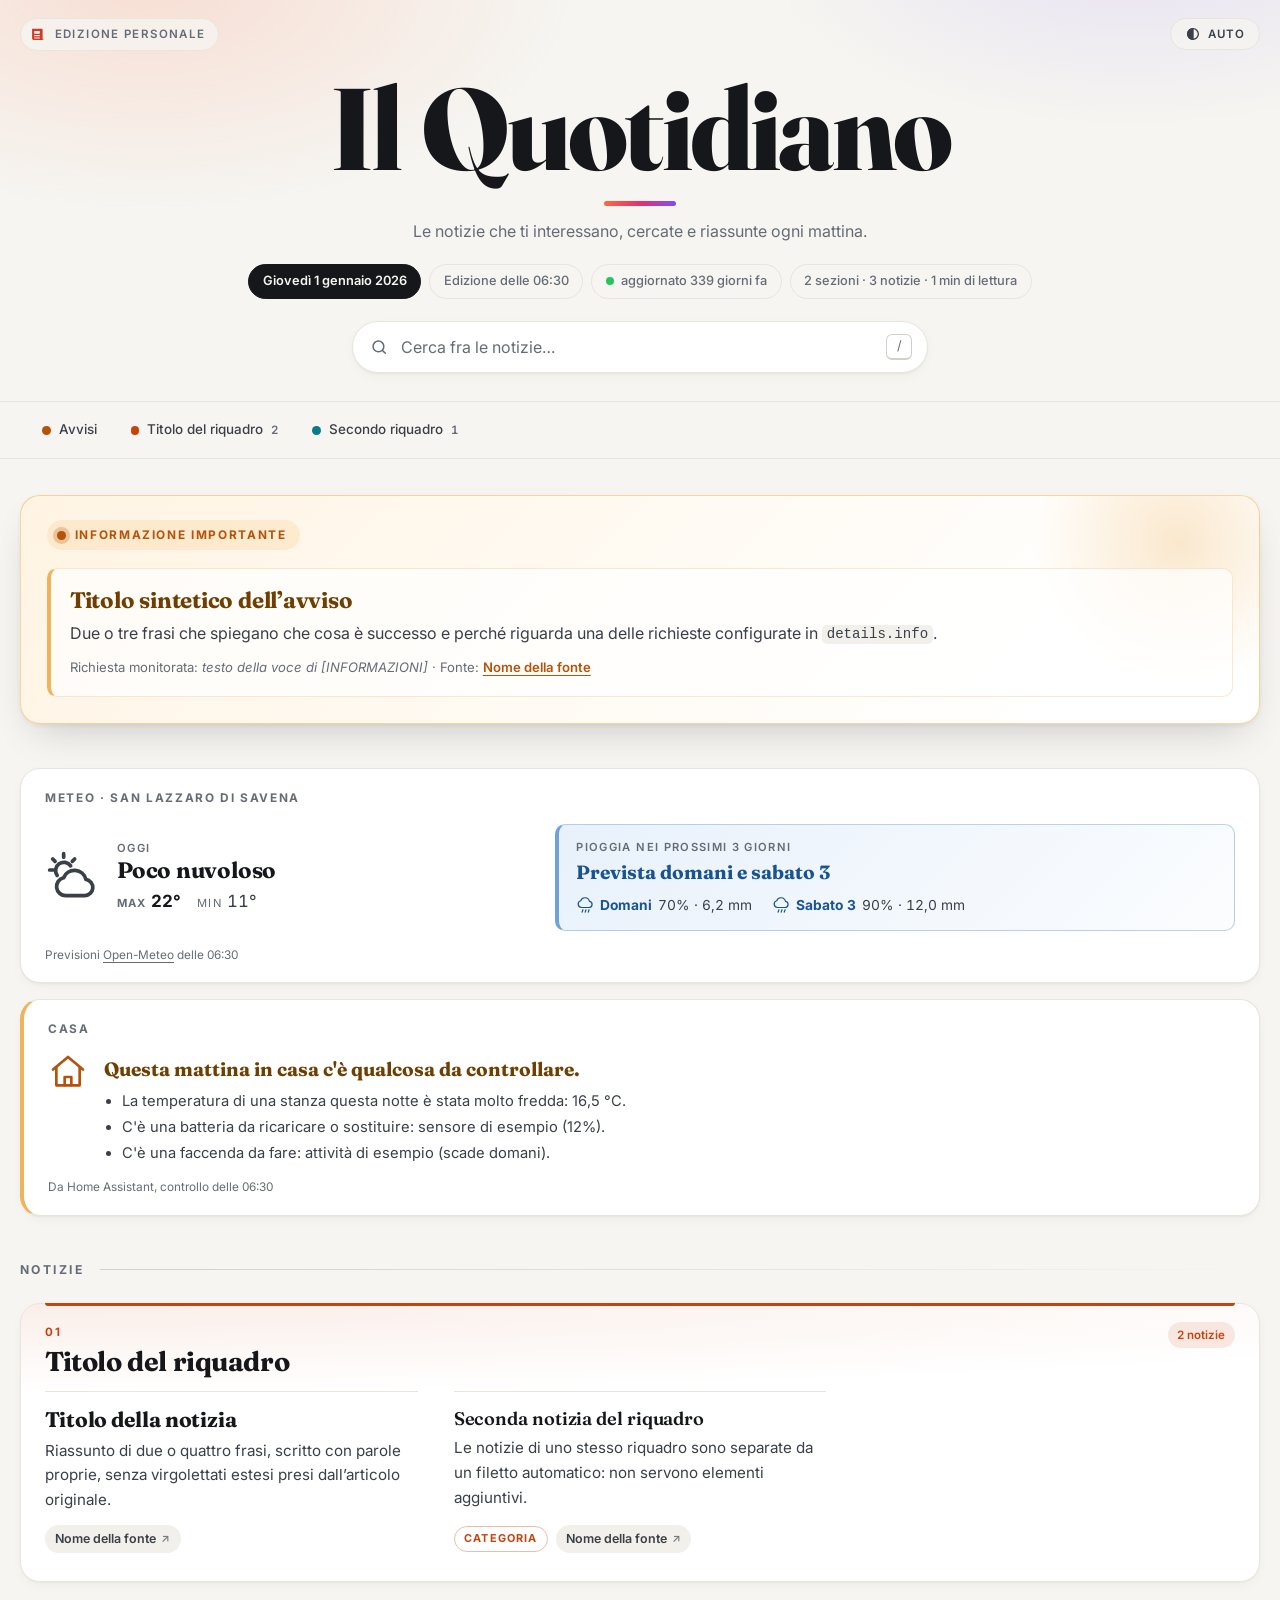
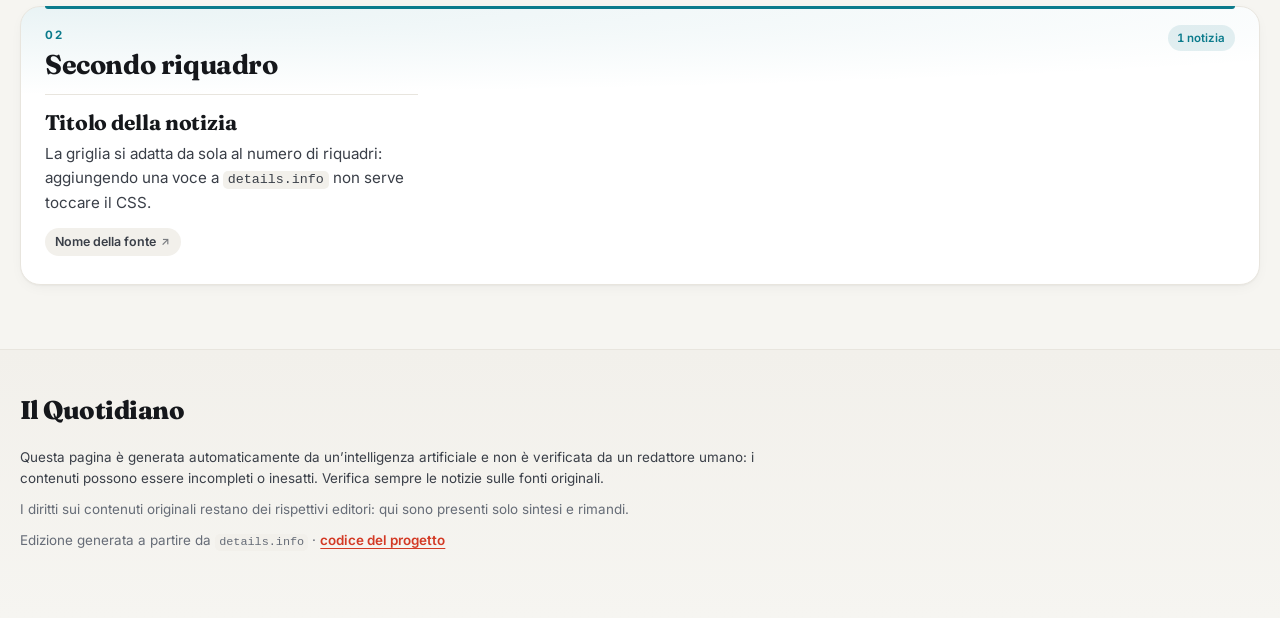
==== commit 37aebb2c: "Fascia "Casa": stato della casa ricavato a runtime da Home Assistant Breve testo sotto il meteo: tut" ====
--- a/template/index.html
+++ b/template/index.html
@@ -23,9 +23,9 @@
      Quando c'e', sta in cima al <main>, prima della fascia .meteo.
   3b. La fascia .meteo la scrive scripts/prepara-public.sh con dati reali
      (Open-Meteo): l'agente non la crea e non la modifica.
-  3c. La fascia .casa (temperature delle stanze) sta subito dopo il meteo. La
-     scrive scripts/casa.py con i dati letti da Home Assistant tramite
-     scripts/casa.jinja: l'agente lancia lo script, non scrive l'HTML a mano.
+  3c. La fascia .casa sta subito dopo il meteo: un breve testo sullo stato
+     della casa, impaginato da scripts/casa.py con le frasi che l'agente
+     ricava a runtime da Home Assistant. Nessun dato della casa nel repository.
   4. Classi, struttura e nomi dei file CSS/JS non vanno cambiati: css/style.css
      e js/main.js vengono copiati invariati in public/.
   5. Il contenuto di esempio presente qui sotto e' segnaposto e va sostituito
@@ -170,29 +170,26 @@
       <!-- SCHELETRO:CASA-INIZIO -->
       <!--
         ===================== CASA =====================
-        Temperature di casa da Home Assistant (sensori Tado). La scrive
-        scripts/casa.py con i dati letti dalla routine tramite il connettore
-        Home Assistant (scripts/casa.jinja): l'agente non la scrive a mano.
-        prepara-public.sh lascia al suo posto il segnaposto FASCIA-CASA; se i
-        dati non sono disponibili la fascia manca e resta solo il segnaposto.
-        Solo nome e temperatura di ogni stanza: niente altri dati di casa,
-        perche' il giornale e' pubblico.
-      -->
-      <section class="casa" aria-labelledby="casa-titolo">
-        <h2 class="casa__titolo" id="casa-titolo">Casa &middot; temperature</h2>
-        <ul class="casa__stanze">
-          <li class="casa__stanza"><span class="casa__nome">Sala</span><span class="casa__valore">19,4°</span></li>
-          <li class="casa__stanza"><span class="casa__nome">Cucina</span><span class="casa__valore">18,7°</span></li>
-          <li class="casa__stanza"><span class="casa__nome">Ingresso</span><span class="casa__valore">18,3°</span></li>
-          <li class="casa__stanza"><span class="casa__nome">Camera matrimoniale</span><span class="casa__valore">18,6°</span></li>
-          <li class="casa__stanza"><span class="casa__nome">Cameretta</span><span class="casa__valore">19,2°</span></li>
-          <li class="casa__stanza"><span class="casa__nome">Stanza delle bimbe</span><span class="casa__valore">19,0°</span></li>
-          <li class="casa__stanza"><span class="casa__nome">Bagno</span><span class="casa__valore">18,8°</span></li>
-          <li class="casa__stanza"><span class="casa__nome">Bagnetto</span><span class="casa__valore">17,4°</span></li>
-          <li class="casa__stanza"><span class="casa__nome">Tavernetta</span><span class="casa__valore">16,9°</span></li>
-          <li class="casa__stanza"><span class="casa__nome">Garage</span><span class="casa__valore">16,2°</span></li>
-        </ul>
-        <p class="casa__fonte">Sensori Tado via Home Assistant, letti alle 06:30</p>
+        Breve testo sullo stato della casa. Lo impagina scripts/casa.py con le
+        frasi che l'agente ricava ogni mattina da Home Assistant (vedi CLAUDE.md,
+        "Fascia casa"). Nessun dato della casa sta nel repository, nemmeno qui:
+        le frasi qui sotto sono solo esempi di forma.
+        data-anomalie="no" e una sola riga se non c'e' niente da segnalare.
+      -->
+      <section class="casa" aria-labelledby="casa-titolo" data-anomalie="si">
+        <h2 class="casa__titolo" id="casa-titolo">Casa</h2>
+        <div class="casa__corpo">
+          <svg class="casa__icona" viewBox="0 0 24 24" fill="none" stroke="currentColor" stroke-width="1.6" stroke-linecap="round" stroke-linejoin="round" aria-hidden="true"><path d="M3 10.5 12 3l9 7.5"/><path d="M5 9v11h14V9"/><path d="M10 20v-5h4v5"/></svg>
+          <div>
+            <p class="casa__testo">Questa mattina in casa c'è qualcosa da controllare.</p>
+            <ul class="casa__voci">
+              <li>La temperatura di una stanza questa notte è stata molto fredda: 16,5 °C.</li>
+              <li>C'è una batteria da ricaricare o sostituire: sensore di esempio (12%).</li>
+              <li>C'è una faccenda da fare: attività di esempio (scade domani).</li>
+            </ul>
+          </div>
+        </div>
+        <p class="casa__fonte">Da Home Assistant, controllo delle 06:30</p>
       </section>
       <!-- SCHELETRO:CASA-FINE -->
 
--- a/template/css/style.css
+++ b/template/css/style.css
@@ -745,8 +745,9 @@
 
 /* --- 6b. Casa (fascia scritta da scripts/casa.py) ------------------------- */
 /*
-   Temperature delle stanze da Home Assistant, subito sotto il meteo e con la
-   stessa cornice: una tessera per stanza, solo nome e temperatura.
+   Breve testo sullo stato della casa, subito sotto il meteo e con la stessa
+   cornice: neutro quando e' tutto in ordine, con il filetto arancio quando
+   c'e' qualcosa da controllare.
 */
 
 .meteo:has(+ .casa) { margin-bottom: 1rem; }
@@ -760,8 +761,12 @@
   box-shadow: var(--ombra);
 }
 
+.casa[data-anomalie="si"] {
+  border-left: 4px solid var(--avviso-bordo);
+}
+
 .casa__titolo {
-  margin: 0 0 1rem;
+  margin: 0 0 .8rem;
   font-family: var(--ui);
   font-size: .74rem;
   font-weight: 700;
@@ -770,42 +775,42 @@
   color: var(--tenue);
 }
 
-.casa__stanze {
-  display: grid;
-  grid-template-columns: repeat(auto-fill, minmax(9rem, 1fr));
-  gap: .5rem;
-  margin: 0;
-  padding: 0;
-  list-style: none;
-  font-family: var(--ui);
-}
-
-.casa__stanza {
+.casa__corpo {
   display: flex;
-  flex-direction: column;
-  gap: .05rem;
-  min-width: 0;
-  padding: .55rem .75rem .6rem;
-  background: var(--superficie-2);
-  border: 1px solid var(--filetto);
-  border-radius: var(--raggio);
-}
-
-.casa__nome {
-  font-size: .74rem;
-  font-weight: 600;
-  color: var(--tenue);
-  white-space: nowrap;
-  overflow: hidden;
-  text-overflow: ellipsis;
-}
-
-.casa__valore {
-  font-size: 1.15rem;
-  font-weight: 700;
+  align-items: flex-start;
+  gap: 1rem;
+}
+
+.casa__icona {
+  flex: none;
+  width: 2.5rem;
+  height: 2.5rem;
+  color: var(--inchiostro-2);
+}
+
+.casa[data-anomalie="si"] .casa__icona { color: var(--avviso-badge); }
+
+.casa__testo {
+  margin: .3rem 0 0;
+  font-family: var(--display);
+  font-size: 1.2rem;
+  font-weight: 700;
+  line-height: 1.3;
   color: var(--inchiostro);
-  font-variant-numeric: tabular-nums;
-}
+}
+
+.casa[data-anomalie="si"] .casa__testo { color: var(--avviso-ink); }
+
+.casa__voci {
+  margin: .5rem 0 0;
+  padding-left: 1.1rem;
+  font-family: var(--ui);
+  font-size: .92rem;
+  line-height: 1.5;
+  color: var(--inchiostro-2);
+}
+
+.casa__voci li + li { margin-top: .25rem; }
 
 .casa__fonte {
   margin: .9rem 0 0;
@@ -1155,7 +1160,7 @@
   .meteo { padding: 1.1rem 1.1rem 1rem; }
   .meteo__corpo { grid-template-columns: 1fr; }
   .casa { padding: 1.1rem 1.1rem 1rem; }
-  .casa__stanze { grid-template-columns: repeat(2, minmax(0, 1fr)); }
+  .casa__icona { display: none; }
 }
 
 /* --- 11. Preferenze utente ------------------------------------------------ */
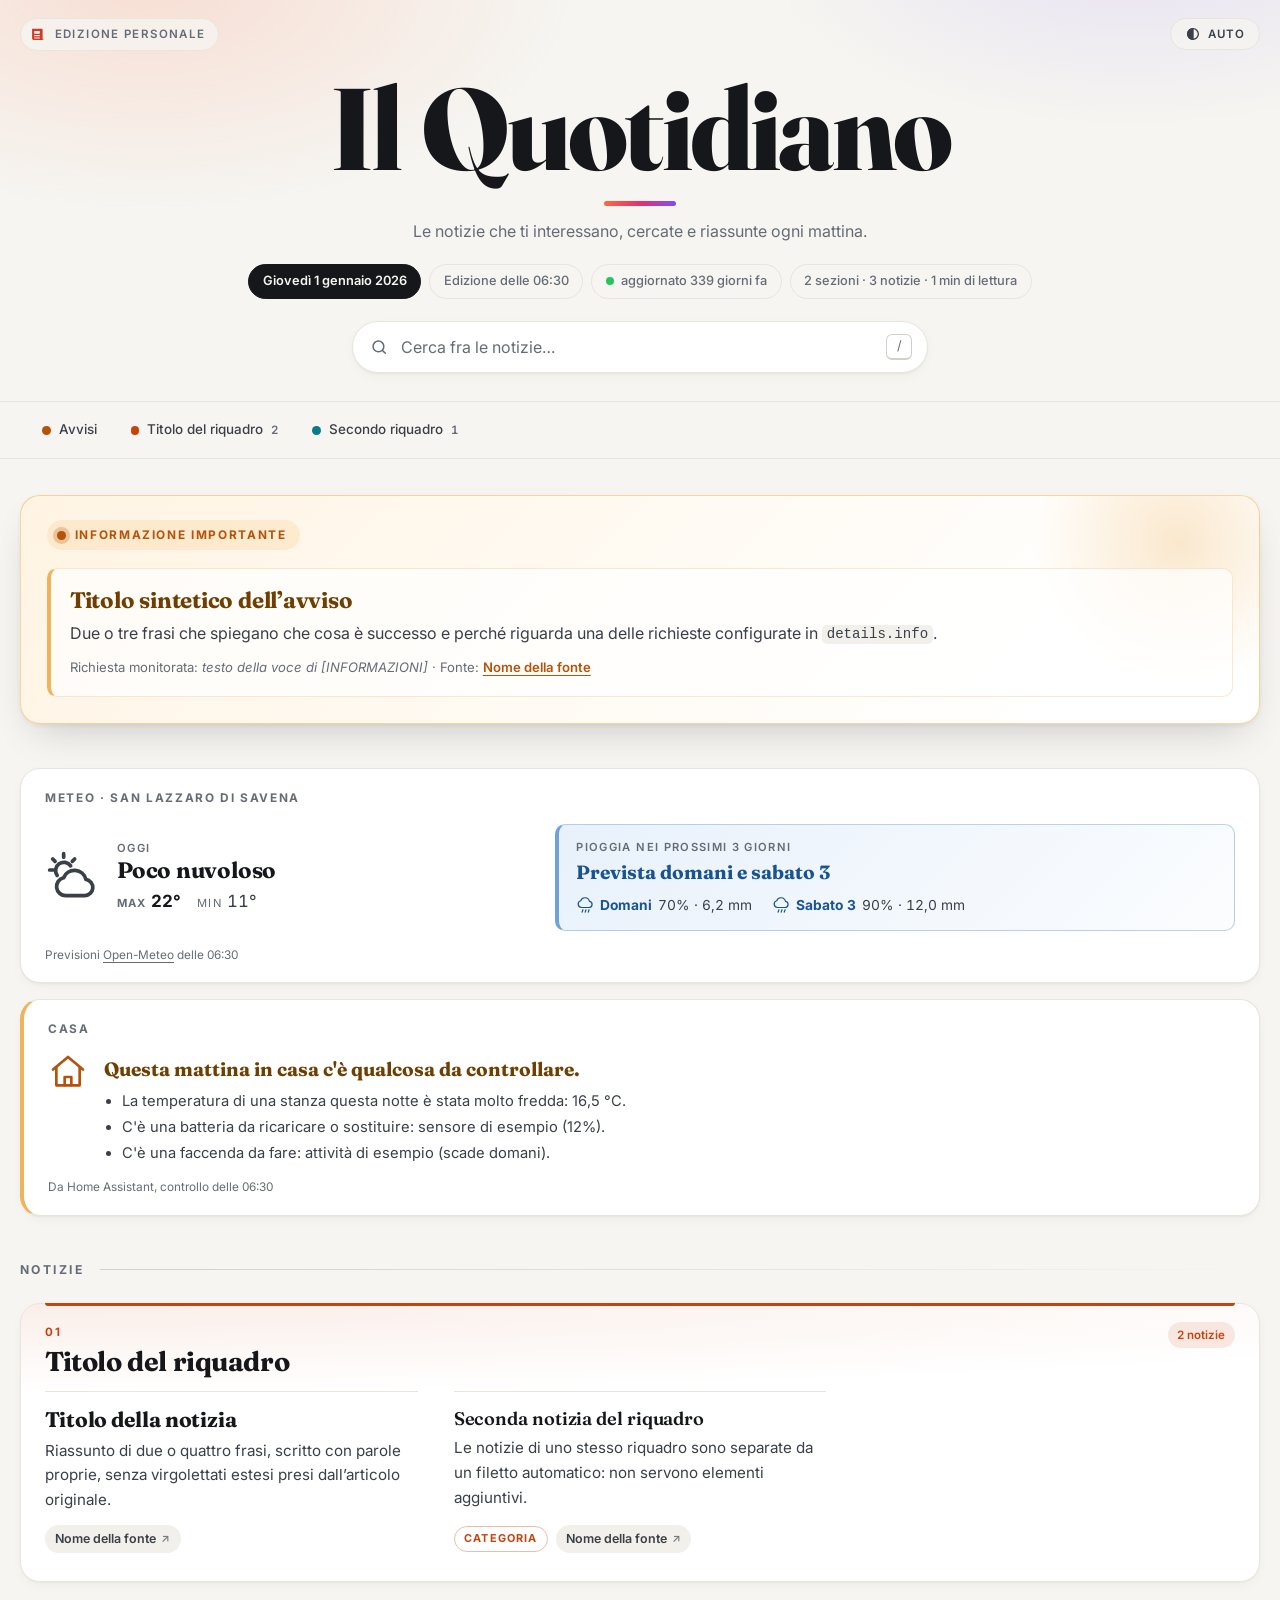
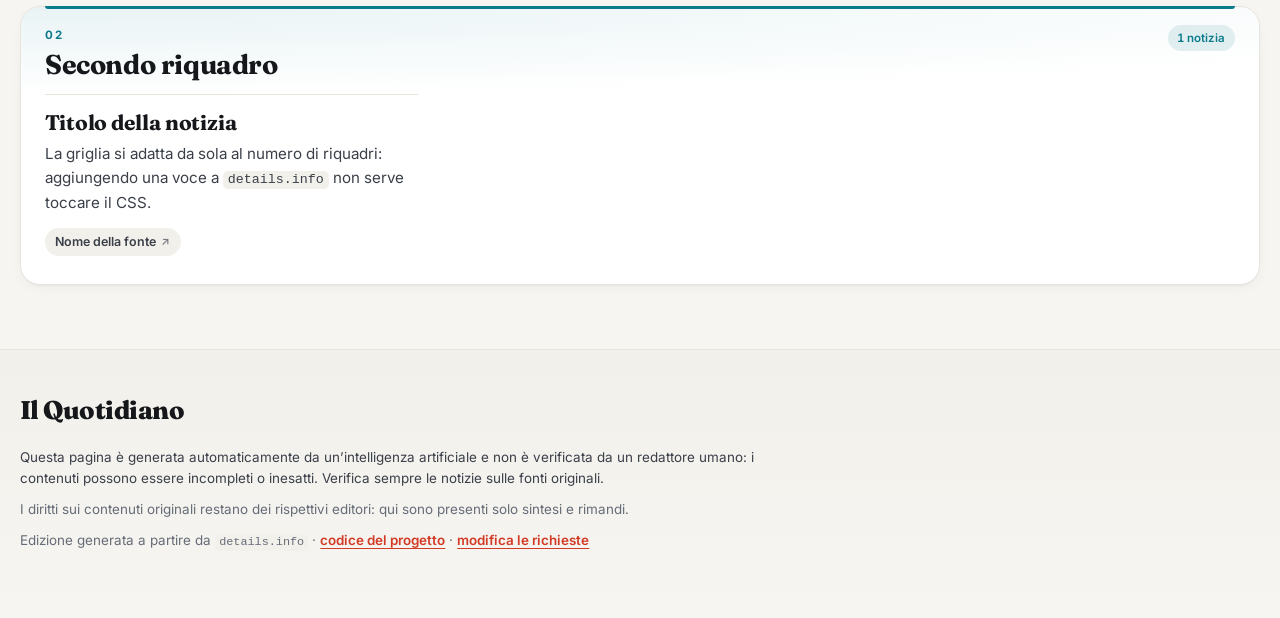
==== commit 9d7a6086: "Editor delle richieste in /modifica/ Pagina per modificare details.info dal sito: schede per le sezi" ====
--- a/template/index.html
+++ b/template/index.html
@@ -285,7 +285,8 @@
       </p>
       <p>
         Edizione generata a partire da <code>details.info</code> &middot;
-        <a href="https://github.com/mauro-midolo/italian_news">codice del progetto</a>
+        <a href="https://github.com/mauro-midolo/italian_news">codice del progetto</a> &middot;
+        <a href="modifica/">modifica le richieste</a>
       </p>
     </div>
   </footer>
